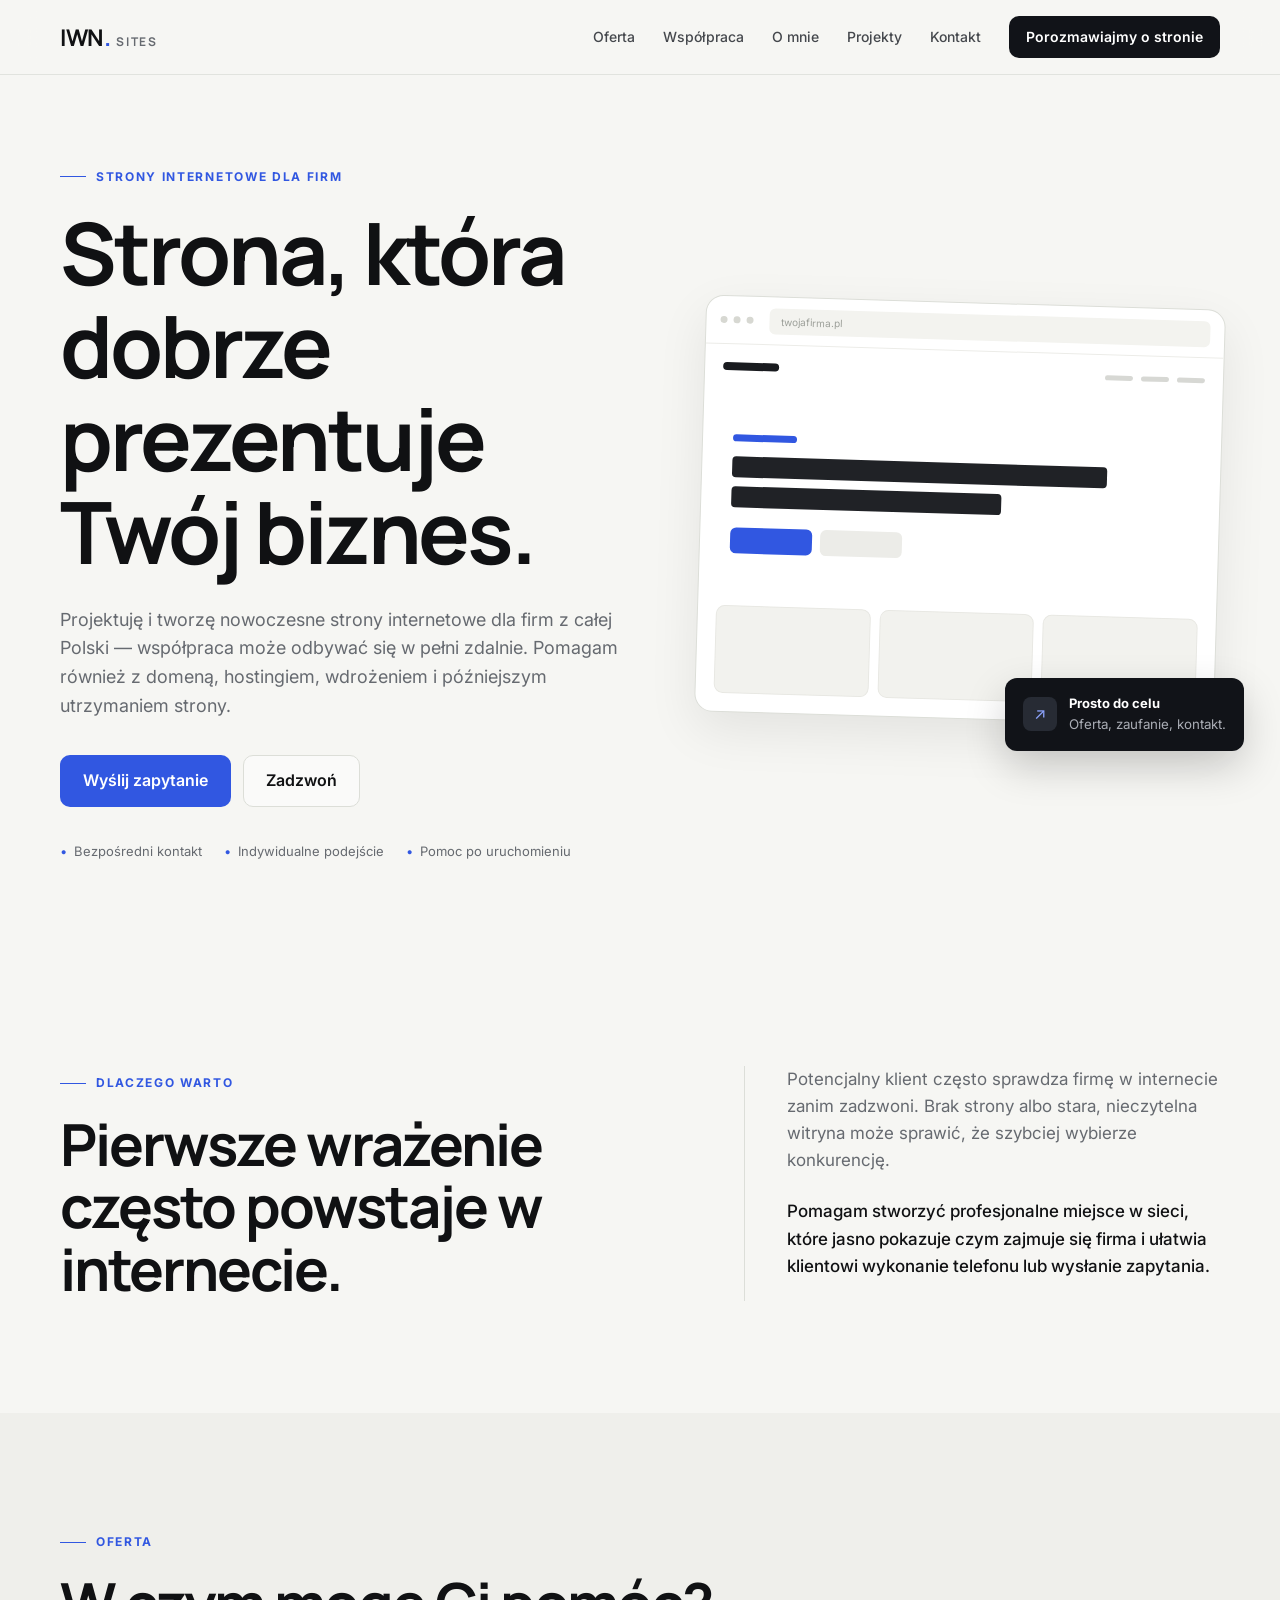
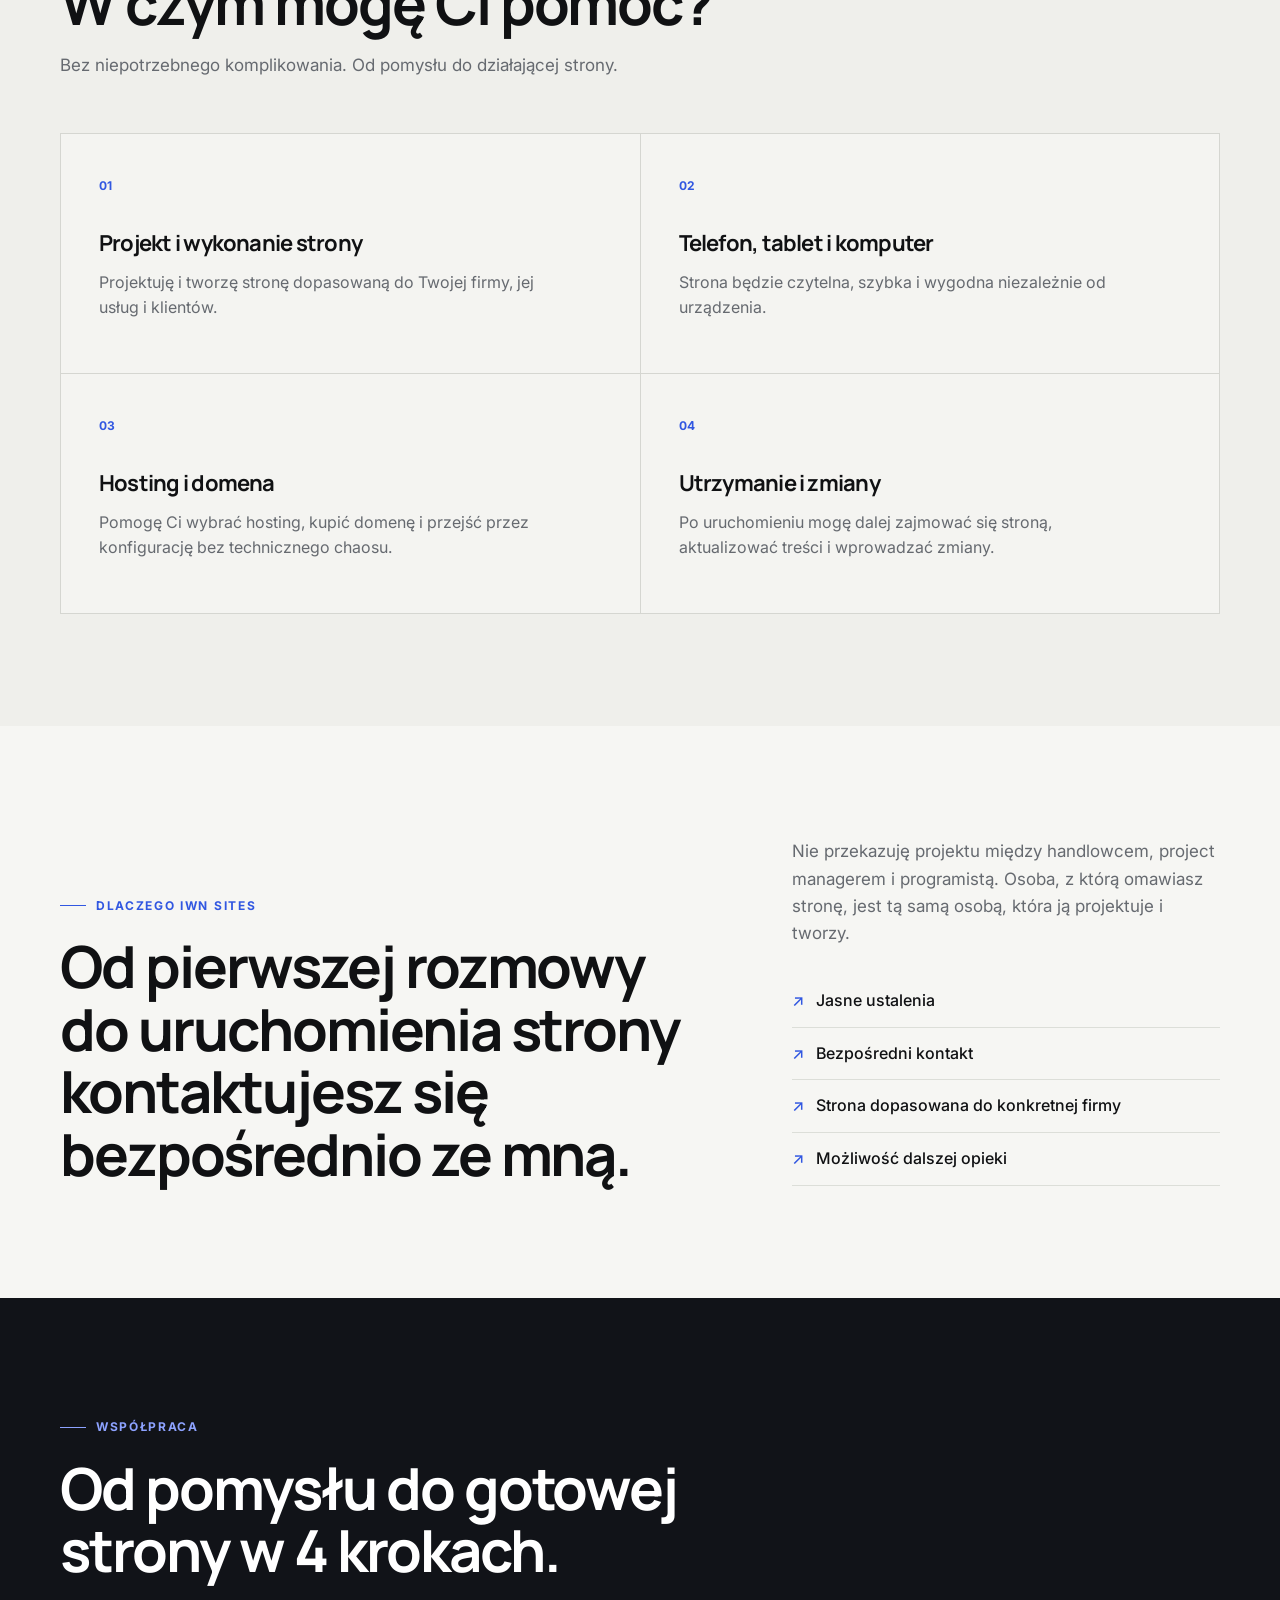
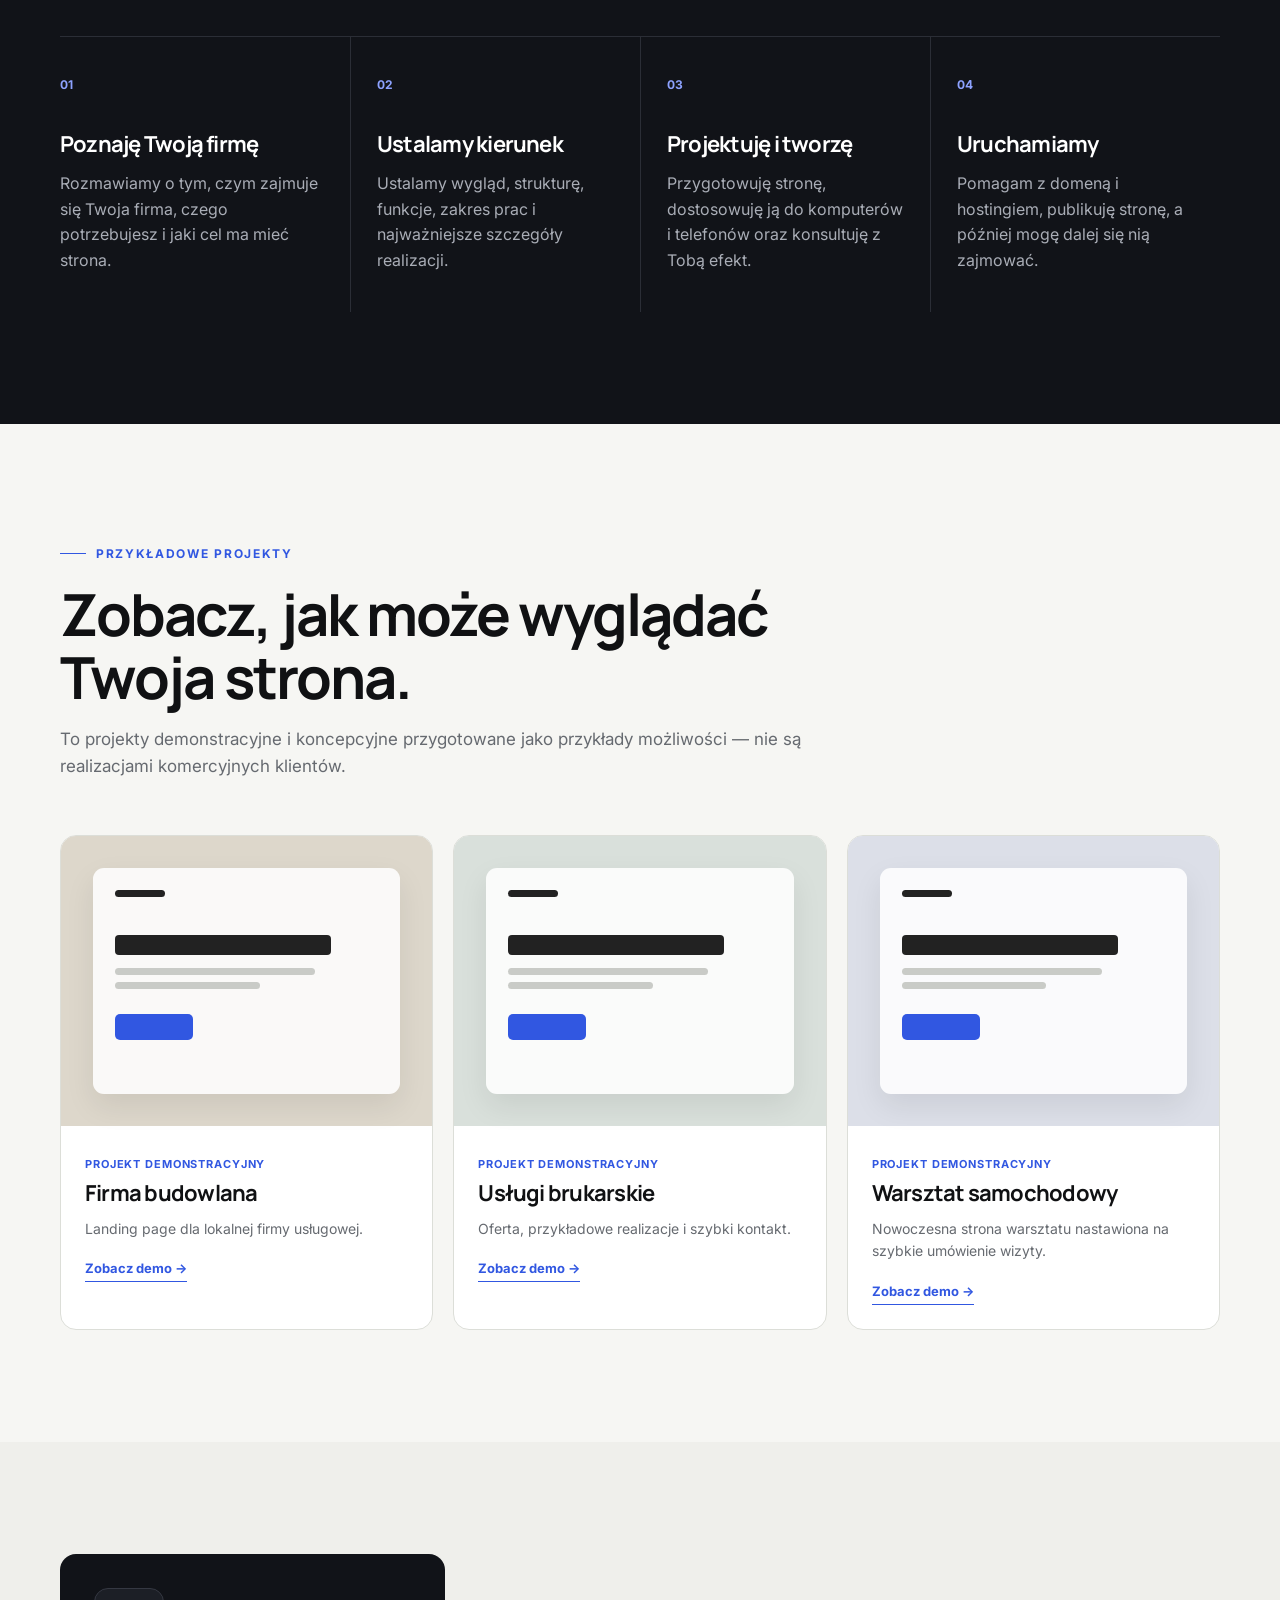
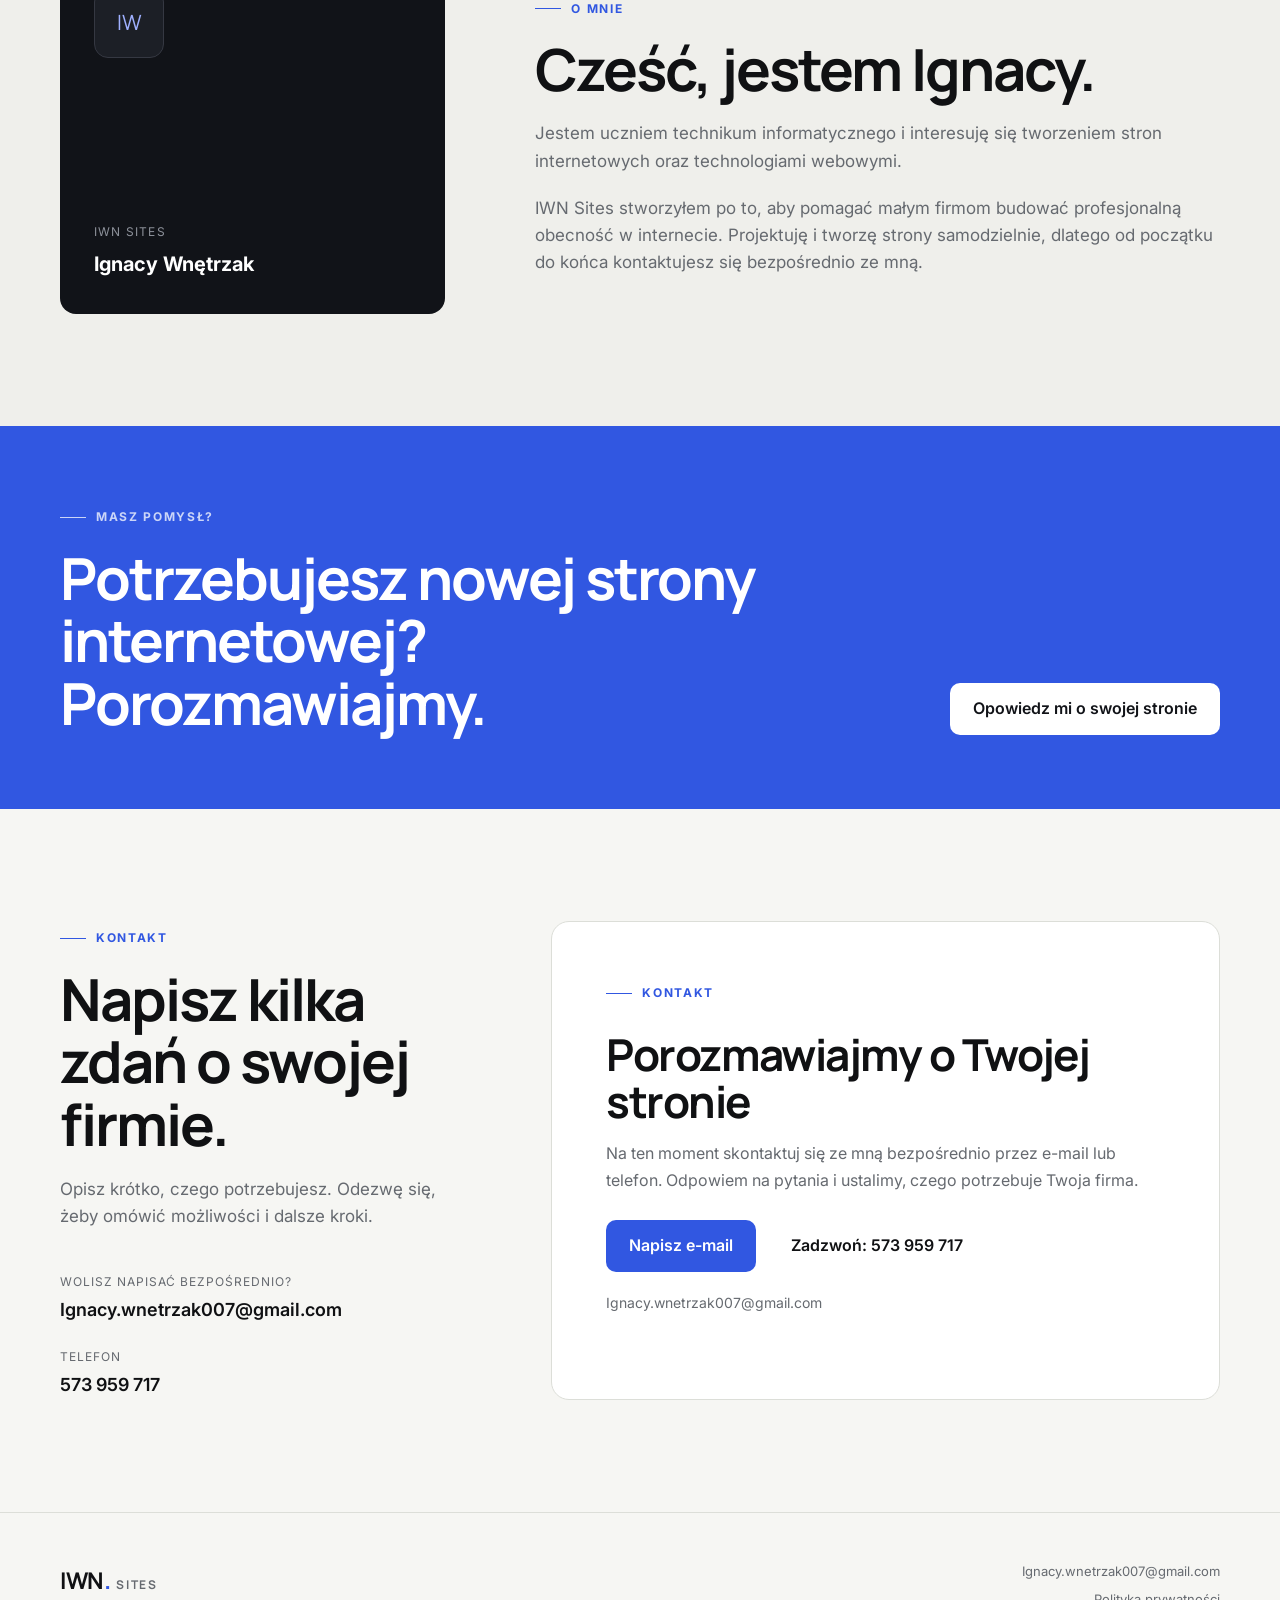
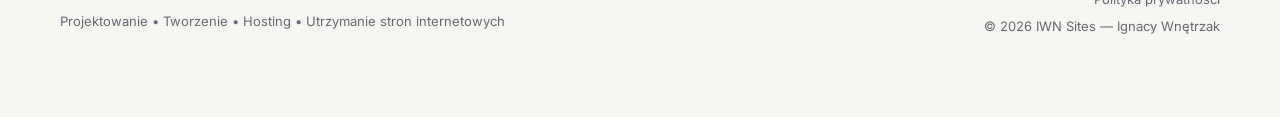
==== index.html @ c9956acc "Add files via upload" ====
<!DOCTYPE html>
<html lang="pl">
<head>
  <meta charset="UTF-8">
  <meta name="viewport" content="width=device-width, initial-scale=1.0">

  <title>Tworzenie stron internetowych dla firm | IWN Sites</title>
  <meta name="description" content="Projektowanie i tworzenie nowoczesnych stron internetowych dla firm w całej Polsce. Strony WWW, landing page, responsywność, wdrożenie, domena, hosting i późniejsze utrzymanie. IWN Sites — bezpośredni kontakt z wykonawcą.">
  <meta name="robots" content="index,follow,max-image-preview:large">
  <meta name="author" content="Ignacy Wnętrzak">
  <meta name="theme-color" content="#f6f6f3">
  <link rel="canonical" href="https://iwnsites.pl/">

  <meta property="og:title" content="Tworzenie stron internetowych dla firm | IWN Sites">
  <meta property="og:description" content="Nowoczesne strony internetowe dla firm z całej Polski. Projekt, wdrożenie, responsywność, domena, hosting i utrzymanie.">
  <meta property="og:type" content="website">
  <meta property="og:url" content="https://iwnsites.pl/">
  <meta property="og:site_name" content="IWN Sites">
  <meta property="og:locale" content="pl_PL">
  <meta name="twitter:card" content="summary">

  <link rel="icon" href="data:image/svg+xml,<svg xmlns=%22http://www.w3.org/2000/svg%22 viewBox=%220 0 100 100%22><text y=%22.9em%22 font-size=%2285%22>I</text></svg>">
  <link rel="preload" href="/style.css" as="style">
  <link rel="stylesheet" href="/style.css">

  <script type="application/ld+json">
  {
    "@context": "https://schema.org",
    "@type": "ProfessionalService",
    "@id": "https://iwnsites.pl/#business",
    "name": "IWN Sites",
    "url": "https://iwnsites.pl/",
    "description": "Projektowanie, tworzenie, wdrażanie i utrzymanie stron internetowych dla firm w całej Polsce.",
    "areaServed": {
      "@type": "Country",
      "name": "Polska"
    },
    "serviceType": [
      "Tworzenie stron internetowych",
      "Projektowanie stron internetowych",
      "Landing page",
      "Responsywne strony WWW",
      "Wdrożenie strony internetowej",
      "Pomoc z domeną i hostingiem",
      "Utrzymanie stron internetowych"
    ],
    "founder": {
      "@type": "Person",
      "name": "Ignacy Wnętrzak"
    },
    "email": "mailto:Ignacy.wnetrzak007@gmail.com",
    "telephone": "+48573959717"
  }
  </script>
</head>

<body>
  <header class="site-header" id="top">
    <div class="container nav">
      <a class="brand" href="#top" aria-label="IWN Sites - strona główna">
        <span class="brand-mark">IWN</span><span class="brand-dot">.</span><span class="brand-sub">SITES</span>
      </a>

      <button class="menu-toggle" type="button" aria-expanded="false" aria-controls="main-nav" aria-label="Otwórz menu">
        <span></span><span></span>
      </button>

      <nav class="main-nav" id="main-nav" aria-label="Główna nawigacja">
        <a href="#oferta">Oferta</a>
        <a href="#wspolpraca">Współpraca</a>
        <a href="#o-mnie">O mnie</a>
        <a href="#projekty">Projekty</a>
        <a href="#kontakt">Kontakt</a>
        <a href="#kontakt" class="btn btn-small btn-dark">Porozmawiajmy o stronie</a>
      </nav>
    </div>
  </header>

  <main>
    <section class="hero">
      <div class="container hero-grid">
        <div class="hero-copy reveal">
          <p class="eyebrow">STRONY INTERNETOWE DLA FIRM</p>
          <h1>Strona, która dobrze prezentuje Twój biznes.</h1>
          <p class="hero-lead">
            Projektuję i tworzę nowoczesne strony internetowe dla firm z całej Polski — współpraca może odbywać się w pełni zdalnie. Pomagam również z domeną, hostingiem, wdrożeniem i późniejszym utrzymaniem strony.
          </p>

          <div class="hero-actions">
            <a href="#kontakt" class="btn btn-primary">Wyślij zapytanie</a>
            <a href="tel:+48573959717" class="btn btn-ghost">Zadzwoń</a>
          </div>

          <div class="trust-line" aria-label="Najważniejsze zalety">
            <span>Bezpośredni kontakt</span>
            <span>Indywidualne podejście</span>
            <span>Pomoc po uruchomieniu</span>
          </div>
        </div>

        <div class="hero-visual reveal" aria-hidden="true">
          <div class="browser-card">
            <div class="browser-top">
              <div class="browser-dots"><i></i><i></i><i></i></div>
              <div class="browser-url">twojafirma.pl</div>
            </div>
            <div class="mock-page">
              <div class="mock-nav">
                <span class="mock-logo"></span>
                <div><span></span><span></span><span></span></div>
              </div>
              <div class="mock-hero">
                <p></p>
                <h3></h3>
                <h3 class="short"></h3>
                <div class="mock-buttons"><span></span><span></span></div>
              </div>
              <div class="mock-cards">
                <article></article><article></article><article></article>
              </div>
            </div>
          </div>
          <div class="floating-note">
            <span class="note-icon">↗</span>
            <div>
              <strong>Prosto do celu</strong>
              <small>Oferta, zaufanie, kontakt.</small>
            </div>
          </div>
        </div>
      </div>
    </section>

    <section class="problem section">
      <div class="container split">
        <div class="section-kicker reveal">
          <p class="eyebrow">DLACZEGO WARTO</p>
          <h2>Pierwsze wrażenie często powstaje w internecie.</h2>
        </div>

        <div class="problem-copy reveal">
          <p>
            Potencjalny klient często sprawdza firmę w internecie zanim zadzwoni. Brak strony albo stara,
            nieczytelna witryna może sprawić, że szybciej wybierze konkurencję.
          </p>
          <p>
            Pomagam stworzyć profesjonalne miejsce w sieci, które jasno pokazuje czym zajmuje się firma
            i ułatwia klientowi wykonanie telefonu lub wysłanie zapytania.
          </p>
        </div>
      </div>
    </section>

    <section class="section section-soft" id="oferta">
      <div class="container">
        <div class="section-head reveal">
          <p class="eyebrow">OFERTA</p>
          <h2>W czym mogę Ci pomóc?</h2>
          <p>Bez niepotrzebnego komplikowania. Od pomysłu do działającej strony.</p>
        </div>

        <div class="services-grid">
          <article class="service reveal">
            <span class="service-number">01</span>
            <h3>Projekt i wykonanie strony</h3>
            <p>Projektuję i tworzę stronę dopasowaną do Twojej firmy, jej usług i klientów.</p>
          </article>

          <article class="service reveal">
            <span class="service-number">02</span>
            <h3>Telefon, tablet i komputer</h3>
            <p>Strona będzie czytelna, szybka i wygodna niezależnie od urządzenia.</p>
          </article>

          <article class="service reveal">
            <span class="service-number">03</span>
            <h3>Hosting i domena</h3>
            <p>Pomogę Ci wybrać hosting, kupić domenę i przejść przez konfigurację bez technicznego chaosu.</p>
          </article>

          <article class="service reveal">
            <span class="service-number">04</span>
            <h3>Utrzymanie i zmiany</h3>
            <p>Po uruchomieniu mogę dalej zajmować się stroną, aktualizować treści i wprowadzać zmiany.</p>
          </article>
        </div>
      </div>
    </section>

    <section class="why section">
      <div class="container why-grid">
        <div class="why-main reveal">
          <p class="eyebrow">DLACZEGO IWN SITES</p>
          <h2>Od pierwszej rozmowy do uruchomienia strony kontaktujesz się bezpośrednio ze mną.</h2>
        </div>

        <div class="why-side reveal">
          <p>
            Nie przekazuję projektu między handlowcem, project managerem i programistą.
            Osoba, z którą omawiasz stronę, jest tą samą osobą, która ją projektuje i tworzy.
          </p>

          <ul class="check-list">
            <li>Jasne ustalenia</li>
            <li>Bezpośredni kontakt</li>
            <li>Strona dopasowana do konkretnej firmy</li>
            <li>Możliwość dalszej opieki</li>
          </ul>
        </div>
      </div>
    </section>

    <section class="section section-dark" id="wspolpraca">
      <div class="container">
        <div class="section-head section-head-light reveal">
          <p class="eyebrow">WSPÓŁPRACA</p>
          <h2>Od pomysłu do gotowej strony w 4 krokach.</h2>
        </div>

        <div class="steps">
          <article class="step reveal">
            <span>01</span>
            <h3>Poznaję Twoją firmę</h3>
            <p>Rozmawiamy o tym, czym zajmuje się Twoja firma, czego potrzebujesz i jaki cel ma mieć strona.</p>
          </article>

          <article class="step reveal">
            <span>02</span>
            <h3>Ustalamy kierunek</h3>
            <p>Ustalamy wygląd, strukturę, funkcje, zakres prac i najważniejsze szczegóły realizacji.</p>
          </article>

          <article class="step reveal">
            <span>03</span>
            <h3>Projektuję i tworzę</h3>
            <p>Przygotowuję stronę, dostosowuję ją do komputerów i telefonów oraz konsultuję z Tobą efekt.</p>
          </article>

          <article class="step reveal">
            <span>04</span>
            <h3>Uruchamiamy</h3>
            <p>Pomagam z domeną i hostingiem, publikuję stronę, a później mogę dalej się nią zajmować.</p>
          </article>
        </div>
      </div>
    </section>

    <section class="section" id="projekty">
      <div class="container">
        <div class="section-head reveal">
          <p class="eyebrow">PRZYKŁADOWE PROJEKTY</p>
          <h2>Zobacz, jak może wyglądać Twoja strona.</h2>
          <p>To projekty demonstracyjne i koncepcyjne przygotowane jako przykłady możliwości — nie są realizacjami komercyjnych klientów.</p>
        </div>

        <div class="projects-grid">
          <article class="project-card reveal">
            <div class="project-preview preview-one">
              <div class="project-mini">
                <span></span>
                <h4></h4>
                <p></p><p class="short"></p>
                <button aria-hidden="true"></button>
              </div>
            </div>
            <div class="project-meta">
              <div>
                <span>Projekt demonstracyjny</span>
                <h3>Firma budowlana</h3>
              </div>
              <p>Landing page dla lokalnej firmy usługowej.</p><a class="project-link" href="projekty/budowlana/index.html">Zobacz demo →</a>
            </div>
          </article>

          <article class="project-card reveal">
            <div class="project-preview preview-two">
              <div class="project-mini">
                <span></span>
                <h4></h4>
                <p></p><p class="short"></p>
                <button aria-hidden="true"></button>
              </div>
            </div>
            <div class="project-meta">
              <div>
                <span>Projekt demonstracyjny</span>
                <h3>Usługi brukarskie</h3>
              </div>
              <p>Oferta, przykładowe realizacje i szybki kontakt.</p><a class="project-link" href="projekty/brukarska/index.html">Zobacz demo →</a>
            </div>
          </article>

          <article class="project-card reveal">
            <div class="project-preview preview-three">
              <div class="project-mini">
                <span></span>
                <h4></h4>
                <p></p><p class="short"></p>
                <button aria-hidden="true"></button>
              </div>
            </div>
            <div class="project-meta">
              <div>
                <span>Projekt demonstracyjny</span>
                <h3>Warsztat samochodowy</h3>
              </div>
              <p>Nowoczesna strona warsztatu nastawiona na szybkie umówienie wizyty.</p><a class="project-link" href="projekty/mechanik/index.html">Zobacz demo →</a>
            </div>
          </article>
        </div>
      </div>
    </section>

    <section class="about section section-soft" id="o-mnie">
      <div class="container about-grid">
        <div class="about-card reveal">
          <div class="avatar">IW</div>
          <div>
            <span>IWN Sites</span>
            <strong>Ignacy Wnętrzak</strong>
          </div>
        </div>

        <div class="about-copy reveal">
          <p class="eyebrow">O MNIE</p>
          <h2>Cześć, jestem Ignacy.</h2>
          <p>
            Jestem uczniem technikum informatycznego i interesuję się tworzeniem stron internetowych
            oraz technologiami webowymi.
          </p>
          <p>
            IWN Sites stworzyłem po to, aby pomagać małym firmom budować profesjonalną obecność w internecie.
            Projektuję i tworzę strony samodzielnie, dlatego od początku do końca kontaktujesz się bezpośrednio ze mną.
          </p>
        </div>
      </div>
    </section>

    <section class="cta-band">
      <div class="container cta-band-inner reveal">
        <div>
          <p class="eyebrow">MASZ POMYSŁ?</p>
          <h2>Potrzebujesz nowej strony internetowej? Porozmawiajmy.</h2>
        </div>
        <a href="#kontakt" class="btn btn-light">Opowiedz mi o swojej stronie</a>
      </div>
    </section>

    <section class="contact section" id="kontakt">
      <div class="container contact-grid">
        <div class="contact-info reveal">
          <p class="eyebrow">KONTAKT</p>
          <h2>Napisz kilka zdań o swojej firmie.</h2>
          <p>
            Opisz krótko, czego potrzebujesz. Odezwę się, żeby omówić możliwości i dalsze kroki.
          </p>

          <div class="direct-contact">
            <span>Wolisz napisać bezpośrednio?</span>
            <a href="mailto:Ignacy.wnetrzak007@gmail.com">Ignacy.wnetrzak007@gmail.com</a>
          </div>

          <div class="direct-contact">
            <span>Telefon</span>
            <a href="tel:+48573959717">573 959 717</a>
          </div>
        </div>

        <div class="contact-direct">
          <p class="eyebrow">KONTAKT</p>
          <h3>Porozmawiajmy o Twojej stronie</h3>
          <p>Na ten moment skontaktuj się ze mną bezpośrednio przez e-mail lub telefon. Odpowiem na pytania i ustalimy, czego potrzebuje Twoja firma.</p>
          <div class="contact-direct-actions">
            <a class="btn btn-primary" href="mailto:Ignacy.wnetrzak007@gmail.com">Napisz e-mail</a>
            <a class="btn btn-secondary" href="tel:+48573959717">Zadzwoń: 573 959 717</a>
          </div>
          <p class="contact-direct-mail">Ignacy.wnetrzak007@gmail.com</p>
        </div>
      </div>
    </section>
  </main>

  <footer class="footer">
    <div class="container footer-grid">
      <div>
        <a class="brand footer-brand" href="#top">
          <span class="brand-mark">IWN</span><span class="brand-dot">.</span><span class="brand-sub">SITES</span>
        </a>
        <p>Projektowanie • Tworzenie • Hosting • Utrzymanie stron internetowych</p>
      </div>

      <div class="footer-right">
        <a href="mailto:Ignacy.wnetrzak007@gmail.com">Ignacy.wnetrzak007@gmail.com</a>
        <a href="/polityka-prywatnosci.html">Polityka prywatności</a>
        <span>© <span id="year"></span> IWN Sites — Ignacy Wnętrzak</span>
      </div>
    </div>
  </footer>

  <div class="mobile-cta">
    <a href="tel:+48573959717">Zadzwoń</a>
    <a href="#kontakt">Wyślij zapytanie</a>
  </div>

  <script src="main.js"></script>
</body>
</html>
---- style.css ----
@import url('https://fonts.googleapis.com/css2?family=Inter:wght@400;500;600;700&family=Manrope:wght@600;700&display=swap');

:root {
  --bg: #f6f6f3;
  --surface: #ffffff;
  --surface-2: #efefeb;
  --text: #101113;
  --muted: #666a70;
  --line: #dcded8;
  --accent: #3157e1;
  --accent-dark: #2443b8;
  --dark: #111318;
  --dark-soft: #1a1d24;
  --radius: 16px;
  --radius-sm: 10px;
  --shadow: 0 18px 50px rgba(16, 17, 19, 0.08);
}

* {
  box-sizing: border-box;
  margin: 0;
  padding: 0;
}

html {
  scroll-behavior: smooth;
  scroll-padding-top: 88px;
}

body {
  font-family: "Inter", sans-serif;
  color: var(--text);
  background: var(--bg);
  line-height: 1.6;
  -webkit-font-smoothing: antialiased;
}

body.menu-open {
  overflow: hidden;
}

a {
  color: inherit;
  text-decoration: none;
}

button,
input,
select,
textarea {
  font: inherit;
}

button {
  cursor: pointer;
}

img {
  max-width: 100%;
  display: block;
}

.container {
  width: min(1160px, calc(100% - 40px));
  margin: 0 auto;
}

.section {
  padding: 112px 0;
}

.section-soft {
  background: var(--surface-2);
}

.eyebrow {
  display: inline-flex;
  align-items: center;
  gap: 10px;
  font-size: 12px;
  font-weight: 700;
  letter-spacing: .14em;
  color: var(--accent);
  margin-bottom: 20px;
}

.eyebrow::before {
  content: "";
  width: 26px;
  height: 1px;
  background: currentColor;
}

h1, h2, h3 {
  font-family: "Manrope", sans-serif;
  letter-spacing: -0.035em;
  line-height: 1.08;
}

h1 {
  font-size: clamp(48px, 7vw, 86px);
  max-width: 900px;
}

h2 {
  font-size: clamp(34px, 4.8vw, 58px);
}

h3 {
  font-size: 22px;
}

p {
  color: var(--muted);
}

.btn {
  min-height: 52px;
  display: inline-flex;
  align-items: center;
  justify-content: center;
  gap: 10px;
  padding: 0 22px;
  border-radius: 10px;
  border: 1px solid transparent;
  font-weight: 600;
  transition: .22s ease;
}

.btn:hover {
  transform: translateY(-1px);
}

.btn-primary {
  background: var(--accent);
  color: #fff;
}

.btn-primary:hover {
  background: var(--accent-dark);
}

.btn-dark {
  background: var(--dark);
  color: #fff;
}

.btn-ghost {
  border-color: var(--line);
  background: rgba(255,255,255,.45);
}

.btn-ghost:hover {
  background: #fff;
}

.btn-light {
  background: #fff;
  color: var(--dark);
}

.btn-small {
  min-height: 42px;
  padding: 0 16px;
  font-size: 14px;
}

.site-header {
  position: sticky;
  top: 0;
  z-index: 100;
  border-bottom: 1px solid rgba(220, 222, 216, .78);
  background: rgba(246, 246, 243, .88);
  backdrop-filter: blur(18px);
}

.nav {
  height: 74px;
  display: flex;
  align-items: center;
  justify-content: space-between;
}

.brand {
  display: inline-flex;
  align-items: baseline;
  font-family: "Manrope", sans-serif;
  font-weight: 700;
  letter-spacing: -.03em;
}

.brand-mark {
  font-size: 23px;
}

.brand-dot {
  color: var(--accent);
  font-size: 24px;
}

.brand-sub {
  font-size: 12px;
  letter-spacing: .15em;
  margin-left: 6px;
  color: var(--muted);
}

.main-nav {
  display: flex;
  align-items: center;
  gap: 28px;
  font-size: 14px;
  font-weight: 500;
}

.main-nav > a:not(.btn) {
  color: #45484d;
}

.main-nav > a:not(.btn):hover {
  color: var(--text);
}

.menu-toggle {
  display: none;
  width: 44px;
  height: 44px;
  border: 1px solid var(--line);
  background: transparent;
  border-radius: 9px;
  align-items: center;
  justify-content: center;
  flex-direction: column;
  gap: 5px;
}

.menu-toggle span {
  width: 18px;
  height: 1.5px;
  background: var(--text);
  transition: .2s ease;
}

.hero {
  min-height: calc(100vh - 74px);
  display: flex;
  align-items: center;
  padding: 84px 0 92px;
  overflow: hidden;
}

.hero-grid {
  display: grid;
  grid-template-columns: 1.05fr .95fr;
  gap: 66px;
  align-items: center;
}

.hero-lead {
  max-width: 700px;
  font-size: 18px;
  margin-top: 28px;
}

.hero-actions {
  display: flex;
  gap: 12px;
  margin-top: 34px;
}

.trust-line {
  display: flex;
  flex-wrap: wrap;
  gap: 10px 22px;
  margin-top: 34px;
  color: var(--muted);
  font-size: 13px;
}

.trust-line span::before {
  content: "•";
  color: var(--accent);
  margin-right: 7px;
}

.hero-visual {
  position: relative;
}

.browser-card {
  border: 1px solid var(--line);
  border-radius: 18px;
  background: #fff;
  box-shadow: var(--shadow);
  overflow: hidden;
  transform: rotate(1.7deg);
}

.browser-top {
  height: 48px;
  display: flex;
  align-items: center;
  gap: 16px;
  padding: 0 14px;
  border-bottom: 1px solid #ecece8;
}

.browser-dots {
  display: flex;
  gap: 6px;
}

.browser-dots i {
  width: 7px;
  height: 7px;
  border-radius: 50%;
  background: #d7d8d2;
}

.browser-url {
  height: 26px;
  flex: 1;
  border-radius: 6px;
  background: #f3f3ef;
  color: #9da09a;
  font-size: 10px;
  display: flex;
  align-items: center;
  padding-left: 12px;
}

.mock-page {
  padding: 18px;
}

.mock-nav {
  display: flex;
  justify-content: space-between;
  align-items: center;
}

.mock-logo {
  width: 56px;
  height: 8px;
  background: #191b1f;
  border-radius: 5px;
}

.mock-nav div {
  display: flex;
  gap: 8px;
}

.mock-nav div span {
  display: block;
  width: 28px;
  height: 5px;
  background: #d7d8d4;
  border-radius: 5px;
}

.mock-hero {
  padding: 64px 12px 52px;
}

.mock-hero > p {
  width: 64px;
  height: 7px;
  background: var(--accent);
  border-radius: 10px;
  margin-bottom: 15px;
}

.mock-hero h3 {
  width: 82%;
  height: 21px;
  background: #202226;
  margin-bottom: 9px;
  border-radius: 4px;
}

.mock-hero h3.short {
  width: 59%;
}

.mock-buttons {
  display: flex;
  gap: 8px;
  margin-top: 20px;
}

.mock-buttons span {
  width: 82px;
  height: 26px;
  border-radius: 6px;
  background: var(--accent);
}

.mock-buttons span:last-child {
  background: #ecece8;
}

.mock-cards {
  display: grid;
  grid-template-columns: repeat(3, 1fr);
  gap: 9px;
}

.mock-cards article {
  height: 88px;
  background: #f2f2ee;
  border: 1px solid #e8e8e3;
  border-radius: 9px;
}

.floating-note {
  position: absolute;
  right: -24px;
  bottom: -32px;
  background: var(--dark);
  color: #fff;
  border-radius: 12px;
  padding: 15px 18px;
  display: flex;
  align-items: center;
  gap: 12px;
  box-shadow: 0 16px 40px rgba(0,0,0,.18);
}

.note-icon {
  width: 34px;
  height: 34px;
  display: grid;
  place-items: center;
  border-radius: 8px;
  background: #272b34;
  color: #8ea5ff;
}

.floating-note strong {
  display: block;
  font-size: 13px;
}

.floating-note small {
  display: block;
  color: #aaadb5;
  margin-top: 1px;
}

.split {
  display: grid;
  grid-template-columns: 1fr .8fr;
  gap: 90px;
}

.section-kicker h2 {
  max-width: 690px;
}

.problem-copy {
  border-left: 1px solid var(--line);
  padding-left: 42px;
}

.problem-copy p {
  font-size: 17px;
}

.problem-copy p + p {
  margin-top: 24px;
  color: var(--text);
  font-weight: 500;
}

.section-head {
  max-width: 760px;
  margin-bottom: 54px;
}

.section-head > p:last-child {
  font-size: 17px;
  margin-top: 18px;
}

.services-grid {
  display: grid;
  grid-template-columns: repeat(2, 1fr);
  border-top: 1px solid #d5d6d1;
  border-left: 1px solid #d5d6d1;
}

.service {
  padding: 38px;
  min-height: 240px;
  border-right: 1px solid #d5d6d1;
  border-bottom: 1px solid #d5d6d1;
  background: rgba(255,255,255,.3);
}

.service-number {
  font-size: 12px;
  font-weight: 700;
  color: var(--accent);
}

.service h3 {
  margin-top: 34px;
}

.service p {
  margin-top: 14px;
  max-width: 440px;
}

.why-grid {
  display: grid;
  grid-template-columns: 1.2fr .8fr;
  gap: 90px;
  align-items: end;
}

.why-main h2 {
  max-width: 810px;
}

.why-side > p {
  font-size: 17px;
  margin-bottom: 28px;
}

.check-list {
  list-style: none;
}

.check-list li {
  padding: 13px 0;
  border-bottom: 1px solid var(--line);
  font-weight: 500;
}

.check-list li::before {
  content: "↗";
  color: var(--accent);
  margin-right: 12px;
}

.section-dark {
  background: var(--dark);
  color: #fff;
}

.section-dark p {
  color: #a9adb6;
}

.section-head-light .eyebrow {
  color: #8da2ff;
}

.section-head-light h2 {
  color: #fff;
}

.steps {
  display: grid;
  grid-template-columns: repeat(4, 1fr);
  border-top: 1px solid #2b2e36;
}

.step {
  padding: 34px 26px 12px 0;
  min-height: 275px;
}

.step + .step {
  border-left: 1px solid #2b2e36;
  padding-left: 26px;
}

.step span {
  color: #8da2ff;
  font-size: 12px;
  font-weight: 700;
}

.step h3 {
  margin-top: 36px;
  color: #fff;
}

.step p {
  margin-top: 15px;
}

.projects-grid {
  display: grid;
  grid-template-columns: repeat(3, 1fr);
  gap: 20px;
}

.project-card {
  border: 1px solid var(--line);
  background: #fff;
  border-radius: var(--radius);
  overflow: hidden;
}

.project-preview {
  height: 290px;
  padding: 32px;
  display: flex;
  align-items: center;
  justify-content: center;
}

.preview-one { background: #ddd7cb; }
.preview-two { background: #d9e0db; }
.preview-three { background: #dcdfe8; }

.project-mini {
  width: 100%;
  height: 100%;
  background: rgba(255,255,255,.86);
  border-radius: 11px;
  padding: 22px;
  box-shadow: 0 12px 30px rgba(0,0,0,.08);
}

.project-mini > span {
  display: block;
  width: 50px;
  height: 7px;
  background: #222;
  border-radius: 4px;
  margin-bottom: 38px;
}

.project-mini h4 {
  width: 82%;
  height: 20px;
  background: #222;
  border-radius: 4px;
  margin-bottom: 13px;
}

.project-mini p {
  width: 76%;
  height: 7px;
  background: #c9cbc7;
  border-radius: 4px;
  margin-bottom: 7px;
}

.project-mini p.short {
  width: 55%;
}

.project-mini button {
  margin-top: 18px;
  border: 0;
  width: 78px;
  height: 26px;
  border-radius: 5px;
  background: var(--accent);
}

.project-meta {
  padding: 24px;
}

.project-meta span {
  font-size: 11px;
  color: var(--accent);
  font-weight: 700;
  text-transform: uppercase;
  letter-spacing: .08em;
}

.project-meta h3 {
  margin-top: 7px;
}

.project-meta p {
  margin-top: 12px;
  font-size: 14px;
}

.about-grid {
  display: grid;
  grid-template-columns: .72fr 1.28fr;
  gap: 90px;
  align-items: center;
}

.about-card {
  min-height: 360px;
  background: var(--dark);
  border-radius: var(--radius);
  padding: 34px;
  display: flex;
  flex-direction: column;
  justify-content: space-between;
  color: #fff;
}

.avatar {
  width: 70px;
  height: 70px;
  border-radius: 14px;
  display: grid;
  place-items: center;
  border: 1px solid #353842;
  background: #1c1f26;
  font-family: "Manrope", sans-serif;
  font-size: 21px;
  color: #9fb0ff;
}

.about-card span {
  display: block;
  font-size: 12px;
  color: #8d919a;
  margin-bottom: 6px;
  text-transform: uppercase;
  letter-spacing: .1em;
}

.about-card strong {
  font-size: 20px;
}

.about-copy p:not(.eyebrow) {
  font-size: 17px;
  margin-top: 20px;
  max-width: 700px;
}

.cta-band {
  background: var(--accent);
  color: #fff;
  padding: 74px 0;
}

.cta-band .eyebrow {
  color: rgba(255,255,255,.75);
}

.cta-band-inner {
  display: flex;
  align-items: end;
  justify-content: space-between;
  gap: 50px;
}

.cta-band h2 {
  max-width: 780px;
}

.contact-grid {
  display: grid;
  grid-template-columns: .75fr 1.25fr;
  gap: 90px;
}

.contact-info h2 {
  max-width: 500px;
}

.contact-info > p:not(.eyebrow) {
  margin-top: 20px;
  font-size: 17px;
  max-width: 500px;
}

.direct-contact {
  margin-top: 42px;
}

.direct-contact + .direct-contact {
  margin-top: 22px;
}

.direct-contact span {
  display: block;
  font-size: 12px;
  color: var(--muted);
  margin-bottom: 5px;
  text-transform: uppercase;
  letter-spacing: .08em;
}

.direct-contact a {
  font-size: 18px;
  font-weight: 600;
}

.contact-form {
  background: #fff;
  border: 1px solid var(--line);
  border-radius: var(--radius);
  padding: 34px;
  box-shadow: 0 12px 40px rgba(16,17,19,.045);
}

.form-row {
  display: grid;
  grid-template-columns: repeat(2, 1fr);
  gap: 16px;
}

.field {
  margin-bottom: 18px;
}

.field label {
  display: block;
  font-size: 13px;
  font-weight: 600;
  margin-bottom: 8px;
}

.field input,
.field select,
.field textarea {
  width: 100%;
  border: 1px solid #d7d9d4;
  background: #fbfbf9;
  border-radius: 9px;
  padding: 13px 14px;
  outline: none;
  transition: .2s;
}

.field input,
.field select {
  height: 50px;
}

.field textarea {
  resize: vertical;
  min-height: 150px;
}

.field input:focus,
.field select:focus,
.field textarea:focus {
  border-color: var(--accent);
  box-shadow: 0 0 0 3px rgba(49,87,225,.09);
  background: #fff;
}

.field.is-invalid input,
.field.is-invalid select,
.field.is-invalid textarea {
  border-color: #c63c3c;
}

.field-error {
  display: block;
  min-height: 16px;
  font-size: 11px;
  color: #b92f2f;
  margin-top: 5px;
}

.consent {
  display: flex;
  align-items: flex-start;
  gap: 10px;
  margin: 4px 0 22px;
  font-size: 12px;
  color: var(--muted);
}

.consent input {
  margin-top: 3px;
}

.hp-field {
  position: absolute !important;
  left: -10000px !important;
  width: 1px !important;
  height: 1px !important;
  overflow: hidden !important;
}

.submit-btn {
  min-width: 170px;
}

.submit-btn[disabled] {
  opacity: .7;
  cursor: not-allowed;
  transform: none;
}

.btn-loader {
  display: none;
  width: 15px;
  height: 15px;
  border: 2px solid rgba(255,255,255,.45);
  border-top-color: #fff;
  border-radius: 50%;
  animation: spin .8s linear infinite;
}

.submit-btn.loading .btn-loader {
  display: block;
}

@keyframes spin {
  to { transform: rotate(360deg); }
}

.form-status {
  min-height: 24px;
  margin-top: 16px;
  font-size: 14px;
}

.form-status.success {
  color: #1b7f48;
}

.form-status.error {
  color: #b92f2f;
}

.footer {
  padding: 48px 0 80px;
  border-top: 1px solid var(--line);
}

.footer-grid {
  display: flex;
  justify-content: space-between;
  gap: 50px;
}

.footer p {
  margin-top: 12px;
  font-size: 13px;
}

.footer-right {
  display: flex;
  flex-direction: column;
  align-items: flex-end;
  gap: 7px;
  font-size: 13px;
  color: var(--muted);
}

.mobile-cta {
  display: none;
}

.reveal {
  opacity: 0;
  transform: translateY(18px);
  transition: opacity .65s ease, transform .65s ease;
}

.reveal.visible {
  opacity: 1;
  transform: translateY(0);
}

@media (prefers-reduced-motion: reduce) {
  html { scroll-behavior: auto; }
  .reveal { opacity: 1; transform: none; transition: none; }
}

@media (max-width: 980px) {
  .main-nav {
    position: fixed;
    top: 74px;
    left: 0;
    right: 0;
    bottom: 0;
    background: var(--bg);
    padding: 30px 20px;
    flex-direction: column;
    align-items: stretch;
    gap: 0;
    transform: translateX(100%);
    transition: .25s ease;
  }

  .main-nav.open {
    transform: translateX(0);
  }

  .main-nav > a {
    padding: 15px 0;
    border-bottom: 1px solid var(--line);
    font-size: 18px;
  }

  .main-nav .btn {
    margin-top: 20px;
    border-bottom: 0;
  }

  .menu-toggle {
    display: flex;
  }

  .hero {
    min-height: auto;
  }

  .hero-grid,
  .split,
  .why-grid,
  .about-grid,
  .contact-grid {
    grid-template-columns: 1fr;
    gap: 52px;
  }

  .hero-visual {
    max-width: 700px;
  }

  .problem-copy {
    border-left: 0;
    border-top: 1px solid var(--line);
    padding-left: 0;
    padding-top: 34px;
  }

  .steps {
    grid-template-columns: repeat(2, 1fr);
  }

  .step:nth-child(3) {
    border-left: 0;
    border-top: 1px solid #2b2e36;
    padding-left: 0;
  }

  .step:nth-child(4) {
    border-top: 1px solid #2b2e36;
  }

  .projects-grid {
    grid-template-columns: 1fr;
  }

  .project-card {
    max-width: 720px;
  }

  .cta-band-inner {
    align-items: flex-start;
    flex-direction: column;
  }
}

@media (max-width: 680px) {
  .container {
    width: min(100% - 28px, 1160px);
  }

  .section {
    padding: 78px 0;
  }

  .hero {
    padding: 62px 0 78px;
  }

  h1 {
    font-size: clamp(43px, 13vw, 64px);
  }

  .hero-actions {
    flex-direction: column;
  }

  .hero-actions .btn {
    width: 100%;
  }

  .trust-line {
    flex-direction: column;
    gap: 6px;
  }

  .floating-note {
    right: 8px;
    bottom: -36px;
  }

  .services-grid {
    grid-template-columns: 1fr;
  }

  .service {
    padding: 28px;
  }

  .steps {
    grid-template-columns: 1fr;
  }

  .step,
  .step + .step,
  .step:nth-child(3) {
    padding: 28px 0;
    border-left: 0;
    border-top: 1px solid #2b2e36;
  }

  .step:first-child {
    border-top: 0;
  }

  .form-row {
    grid-template-columns: 1fr;
    gap: 0;
  }

  .contact-form {
    padding: 22px;
  }

  .footer {
    padding-bottom: 98px;
  }

  .footer-grid {
    flex-direction: column;
  }

  .footer-right {
    align-items: flex-start;
  }

  .mobile-cta {
    position: fixed;
    left: 10px;
    right: 10px;
    bottom: 10px;
    z-index: 90;
    display: grid;
    grid-template-columns: .8fr 1.2fr;
    background: rgba(17,19,24,.96);
    border: 1px solid #2b2e36;
    border-radius: 12px;
    padding: 5px;
    box-shadow: 0 12px 40px rgba(0,0,0,.25);
    backdrop-filter: blur(12px);
  }

  .mobile-cta a {
    min-height: 45px;
    display: grid;
    place-items: center;
    color: #fff;
    font-size: 13px;
    font-weight: 600;
    border-radius: 8px;
  }

  .mobile-cta a:last-child {
    background: var(--accent);
  }
}

.project-link {
  display: inline-flex;
  margin-top: 18px;
  color: var(--accent);
  font-size: 13px;
  font-weight: 700;
  border-bottom: 1px solid currentColor;
  padding-bottom: 2px;
}
.project-link:hover { opacity: .72; }

/* Production: SEO/supporting copy + anti-spam */
.seo-intro {
  max-width: 900px;
  margin: 0 0 48px;
}
.seo-intro p {
  color: var(--muted);
  line-height: 1.8;
}
.botcheck {
  position: absolute !important;
  left: -9999px !important;
  width: 1px !important;
  height: 1px !important;
  opacity: 0 !important;
  pointer-events: none !important;
}
.captcha-wrap {
  margin: 4px 0 18px;
}
.captcha-note {
  display: block;
  margin-top: 8px;
  color: var(--muted);
  font-size: 12px;
}

.consent a {
  color: inherit;
  text-decoration: underline;
  text-underline-offset: 3px;
}
.privacy-page {
  max-width: 900px;
  margin: 0 auto;
  padding: 80px 24px 110px;
}
.privacy-page h1 { font-size: clamp(42px, 7vw, 78px); margin: 0 0 20px; }
.privacy-page h2 { margin-top: 42px; font-size: 24px; }
.privacy-page p, .privacy-page li { line-height: 1.75; color: var(--muted); }
.privacy-page a { color: var(--text); }
.privacy-top { padding: 22px 24px; border-bottom: 1px solid var(--line); }
.privacy-top a { color: var(--text); text-decoration: none; font-weight: 700; }

.privacy-notice {
  margin: 4px 0 20px;
  padding: 14px 16px;
  border: 1px solid var(--line);
  border-radius: 10px;
}
.privacy-notice p {
  margin: 0;
  color: var(--muted);
  font-size: 12px;
  line-height: 1.65;
}
.privacy-notice a {
  color: var(--text);
  text-decoration: underline;
  text-underline-offset: 3px;
}

.contact-direct {
  padding: clamp(28px, 5vw, 54px);
  border: 1px solid var(--line);
  border-radius: 18px;
  background: var(--surface);
}
.contact-direct h3 {
  margin: 8px 0 14px;
  font-size: clamp(28px, 4vw, 44px);
  line-height: 1.08;
}
.contact-direct > p:not(.eyebrow):not(.contact-direct-mail) {
  max-width: 620px;
  color: var(--muted);
  line-height: 1.7;
}
.contact-direct-actions {
  display: flex;
  flex-wrap: wrap;
  gap: 12px;
  margin-top: 26px;
}
.contact-direct-mail {
  margin: 20px 0 0;
  color: var(--muted);
  font-size: 14px;
}
---- style.css ----
@import url('https://fonts.googleapis.com/css2?family=Inter:wght@400;500;600;700&family=Manrope:wght@600;700&display=swap');

:root {
  --bg: #f6f6f3;
  --surface: #ffffff;
  --surface-2: #efefeb;
  --text: #101113;
  --muted: #666a70;
  --line: #dcded8;
  --accent: #3157e1;
  --accent-dark: #2443b8;
  --dark: #111318;
  --dark-soft: #1a1d24;
  --radius: 16px;
  --radius-sm: 10px;
  --shadow: 0 18px 50px rgba(16, 17, 19, 0.08);
}

* {
  box-sizing: border-box;
  margin: 0;
  padding: 0;
}

html {
  scroll-behavior: smooth;
  scroll-padding-top: 88px;
}

body {
  font-family: "Inter", sans-serif;
  color: var(--text);
  background: var(--bg);
  line-height: 1.6;
  -webkit-font-smoothing: antialiased;
}

body.menu-open {
  overflow: hidden;
}

a {
  color: inherit;
  text-decoration: none;
}

button,
input,
select,
textarea {
  font: inherit;
}

button {
  cursor: pointer;
}

img {
  max-width: 100%;
  display: block;
}

.container {
  width: min(1160px, calc(100% - 40px));
  margin: 0 auto;
}

.section {
  padding: 112px 0;
}

.section-soft {
  background: var(--surface-2);
}

.eyebrow {
  display: inline-flex;
  align-items: center;
  gap: 10px;
  font-size: 12px;
  font-weight: 700;
  letter-spacing: .14em;
  color: var(--accent);
  margin-bottom: 20px;
}

.eyebrow::before {
  content: "";
  width: 26px;
  height: 1px;
  background: currentColor;
}

h1, h2, h3 {
  font-family: "Manrope", sans-serif;
  letter-spacing: -0.035em;
  line-height: 1.08;
}

h1 {
  font-size: clamp(48px, 7vw, 86px);
  max-width: 900px;
}

h2 {
  font-size: clamp(34px, 4.8vw, 58px);
}

h3 {
  font-size: 22px;
}

p {
  color: var(--muted);
}

.btn {
  min-height: 52px;
  display: inline-flex;
  align-items: center;
  justify-content: center;
  gap: 10px;
  padding: 0 22px;
  border-radius: 10px;
  border: 1px solid transparent;
  font-weight: 600;
  transition: .22s ease;
}

.btn:hover {
  transform: translateY(-1px);
}

.btn-primary {
  background: var(--accent);
  color: #fff;
}

.btn-primary:hover {
  background: var(--accent-dark);
}

.btn-dark {
  background: var(--dark);
  color: #fff;
}

.btn-ghost {
  border-color: var(--line);
  background: rgba(255,255,255,.45);
}

.btn-ghost:hover {
  background: #fff;
}

.btn-light {
  background: #fff;
  color: var(--dark);
}

.btn-small {
  min-height: 42px;
  padding: 0 16px;
  font-size: 14px;
}

.site-header {
  position: sticky;
  top: 0;
  z-index: 100;
  border-bottom: 1px solid rgba(220, 222, 216, .78);
  background: rgba(246, 246, 243, .88);
  backdrop-filter: blur(18px);
}

.nav {
  height: 74px;
  display: flex;
  align-items: center;
  justify-content: space-between;
}

.brand {
  display: inline-flex;
  align-items: baseline;
  font-family: "Manrope", sans-serif;
  font-weight: 700;
  letter-spacing: -.03em;
}

.brand-mark {
  font-size: 23px;
}

.brand-dot {
  color: var(--accent);
  font-size: 24px;
}

.brand-sub {
  font-size: 12px;
  letter-spacing: .15em;
  margin-left: 6px;
  color: var(--muted);
}

.main-nav {
  display: flex;
  align-items: center;
  gap: 28px;
  font-size: 14px;
  font-weight: 500;
}

.main-nav > a:not(.btn) {
  color: #45484d;
}

.main-nav > a:not(.btn):hover {
  color: var(--text);
}

.menu-toggle {
  display: none;
  width: 44px;
  height: 44px;
  border: 1px solid var(--line);
  background: transparent;
  border-radius: 9px;
  align-items: center;
  justify-content: center;
  flex-direction: column;
  gap: 5px;
}

.menu-toggle span {
  width: 18px;
  height: 1.5px;
  background: var(--text);
  transition: .2s ease;
}

.hero {
  min-height: calc(100vh - 74px);
  display: flex;
  align-items: center;
  padding: 84px 0 92px;
  overflow: hidden;
}

.hero-grid {
  display: grid;
  grid-template-columns: 1.05fr .95fr;
  gap: 66px;
  align-items: center;
}

.hero-lead {
  max-width: 700px;
  font-size: 18px;
  margin-top: 28px;
}

.hero-actions {
  display: flex;
  gap: 12px;
  margin-top: 34px;
}

.trust-line {
  display: flex;
  flex-wrap: wrap;
  gap: 10px 22px;
  margin-top: 34px;
  color: var(--muted);
  font-size: 13px;
}

.trust-line span::before {
  content: "•";
  color: var(--accent);
  margin-right: 7px;
}

.hero-visual {
  position: relative;
}

.browser-card {
  border: 1px solid var(--line);
  border-radius: 18px;
  background: #fff;
  box-shadow: var(--shadow);
  overflow: hidden;
  transform: rotate(1.7deg);
}

.browser-top {
  height: 48px;
  display: flex;
  align-items: center;
  gap: 16px;
  padding: 0 14px;
  border-bottom: 1px solid #ecece8;
}

.browser-dots {
  display: flex;
  gap: 6px;
}

.browser-dots i {
  width: 7px;
  height: 7px;
  border-radius: 50%;
  background: #d7d8d2;
}

.browser-url {
  height: 26px;
  flex: 1;
  border-radius: 6px;
  background: #f3f3ef;
  color: #9da09a;
  font-size: 10px;
  display: flex;
  align-items: center;
  padding-left: 12px;
}

.mock-page {
  padding: 18px;
}

.mock-nav {
  display: flex;
  justify-content: space-between;
  align-items: center;
}

.mock-logo {
  width: 56px;
  height: 8px;
  background: #191b1f;
  border-radius: 5px;
}

.mock-nav div {
  display: flex;
  gap: 8px;
}

.mock-nav div span {
  display: block;
  width: 28px;
  height: 5px;
  background: #d7d8d4;
  border-radius: 5px;
}

.mock-hero {
  padding: 64px 12px 52px;
}

.mock-hero > p {
  width: 64px;
  height: 7px;
  background: var(--accent);
  border-radius: 10px;
  margin-bottom: 15px;
}

.mock-hero h3 {
  width: 82%;
  height: 21px;
  background: #202226;
  margin-bottom: 9px;
  border-radius: 4px;
}

.mock-hero h3.short {
  width: 59%;
}

.mock-buttons {
  display: flex;
  gap: 8px;
  margin-top: 20px;
}

.mock-buttons span {
  width: 82px;
  height: 26px;
  border-radius: 6px;
  background: var(--accent);
}

.mock-buttons span:last-child {
  background: #ecece8;
}

.mock-cards {
  display: grid;
  grid-template-columns: repeat(3, 1fr);
  gap: 9px;
}

.mock-cards article {
  height: 88px;
  background: #f2f2ee;
  border: 1px solid #e8e8e3;
  border-radius: 9px;
}

.floating-note {
  position: absolute;
  right: -24px;
  bottom: -32px;
  background: var(--dark);
  color: #fff;
  border-radius: 12px;
  padding: 15px 18px;
  display: flex;
  align-items: center;
  gap: 12px;
  box-shadow: 0 16px 40px rgba(0,0,0,.18);
}

.note-icon {
  width: 34px;
  height: 34px;
  display: grid;
  place-items: center;
  border-radius: 8px;
  background: #272b34;
  color: #8ea5ff;
}

.floating-note strong {
  display: block;
  font-size: 13px;
}

.floating-note small {
  display: block;
  color: #aaadb5;
  margin-top: 1px;
}

.split {
  display: grid;
  grid-template-columns: 1fr .8fr;
  gap: 90px;
}

.section-kicker h2 {
  max-width: 690px;
}

.problem-copy {
  border-left: 1px solid var(--line);
  padding-left: 42px;
}

.problem-copy p {
  font-size: 17px;
}

.problem-copy p + p {
  margin-top: 24px;
  color: var(--text);
  font-weight: 500;
}

.section-head {
  max-width: 760px;
  margin-bottom: 54px;
}

.section-head > p:last-child {
  font-size: 17px;
  margin-top: 18px;
}

.services-grid {
  display: grid;
  grid-template-columns: repeat(2, 1fr);
  border-top: 1px solid #d5d6d1;
  border-left: 1px solid #d5d6d1;
}

.service {
  padding: 38px;
  min-height: 240px;
  border-right: 1px solid #d5d6d1;
  border-bottom: 1px solid #d5d6d1;
  background: rgba(255,255,255,.3);
}

.service-number {
  font-size: 12px;
  font-weight: 700;
  color: var(--accent);
}

.service h3 {
  margin-top: 34px;
}

.service p {
  margin-top: 14px;
  max-width: 440px;
}

.why-grid {
  display: grid;
  grid-template-columns: 1.2fr .8fr;
  gap: 90px;
  align-items: end;
}

.why-main h2 {
  max-width: 810px;
}

.why-side > p {
  font-size: 17px;
  margin-bottom: 28px;
}

.check-list {
  list-style: none;
}

.check-list li {
  padding: 13px 0;
  border-bottom: 1px solid var(--line);
  font-weight: 500;
}

.check-list li::before {
  content: "↗";
  color: var(--accent);
  margin-right: 12px;
}

.section-dark {
  background: var(--dark);
  color: #fff;
}

.section-dark p {
  color: #a9adb6;
}

.section-head-light .eyebrow {
  color: #8da2ff;
}

.section-head-light h2 {
  color: #fff;
}

.steps {
  display: grid;
  grid-template-columns: repeat(4, 1fr);
  border-top: 1px solid #2b2e36;
}

.step {
  padding: 34px 26px 12px 0;
  min-height: 275px;
}

.step + .step {
  border-left: 1px solid #2b2e36;
  padding-left: 26px;
}

.step span {
  color: #8da2ff;
  font-size: 12px;
  font-weight: 700;
}

.step h3 {
  margin-top: 36px;
  color: #fff;
}

.step p {
  margin-top: 15px;
}

.projects-grid {
  display: grid;
  grid-template-columns: repeat(3, 1fr);
  gap: 20px;
}

.project-card {
  border: 1px solid var(--line);
  background: #fff;
  border-radius: var(--radius);
  overflow: hidden;
}

.project-preview {
  height: 290px;
  padding: 32px;
  display: flex;
  align-items: center;
  justify-content: center;
}

.preview-one { background: #ddd7cb; }
.preview-two { background: #d9e0db; }
.preview-three { background: #dcdfe8; }

.project-mini {
  width: 100%;
  height: 100%;
  background: rgba(255,255,255,.86);
  border-radius: 11px;
  padding: 22px;
  box-shadow: 0 12px 30px rgba(0,0,0,.08);
}

.project-mini > span {
  display: block;
  width: 50px;
  height: 7px;
  background: #222;
  border-radius: 4px;
  margin-bottom: 38px;
}

.project-mini h4 {
  width: 82%;
  height: 20px;
  background: #222;
  border-radius: 4px;
  margin-bottom: 13px;
}

.project-mini p {
  width: 76%;
  height: 7px;
  background: #c9cbc7;
  border-radius: 4px;
  margin-bottom: 7px;
}

.project-mini p.short {
  width: 55%;
}

.project-mini button {
  margin-top: 18px;
  border: 0;
  width: 78px;
  height: 26px;
  border-radius: 5px;
  background: var(--accent);
}

.project-meta {
  padding: 24px;
}

.project-meta span {
  font-size: 11px;
  color: var(--accent);
  font-weight: 700;
  text-transform: uppercase;
  letter-spacing: .08em;
}

.project-meta h3 {
  margin-top: 7px;
}

.project-meta p {
  margin-top: 12px;
  font-size: 14px;
}

.about-grid {
  display: grid;
  grid-template-columns: .72fr 1.28fr;
  gap: 90px;
  align-items: center;
}

.about-card {
  min-height: 360px;
  background: var(--dark);
  border-radius: var(--radius);
  padding: 34px;
  display: flex;
  flex-direction: column;
  justify-content: space-between;
  color: #fff;
}

.avatar {
  width: 70px;
  height: 70px;
  border-radius: 14px;
  display: grid;
  place-items: center;
  border: 1px solid #353842;
  background: #1c1f26;
  font-family: "Manrope", sans-serif;
  font-size: 21px;
  color: #9fb0ff;
}

.about-card span {
  display: block;
  font-size: 12px;
  color: #8d919a;
  margin-bottom: 6px;
  text-transform: uppercase;
  letter-spacing: .1em;
}

.about-card strong {
  font-size: 20px;
}

.about-copy p:not(.eyebrow) {
  font-size: 17px;
  margin-top: 20px;
  max-width: 700px;
}

.cta-band {
  background: var(--accent);
  color: #fff;
  padding: 74px 0;
}

.cta-band .eyebrow {
  color: rgba(255,255,255,.75);
}

.cta-band-inner {
  display: flex;
  align-items: end;
  justify-content: space-between;
  gap: 50px;
}

.cta-band h2 {
  max-width: 780px;
}

.contact-grid {
  display: grid;
  grid-template-columns: .75fr 1.25fr;
  gap: 90px;
}

.contact-info h2 {
  max-width: 500px;
}

.contact-info > p:not(.eyebrow) {
  margin-top: 20px;
  font-size: 17px;
  max-width: 500px;
}

.direct-contact {
  margin-top: 42px;
}

.direct-contact + .direct-contact {
  margin-top: 22px;
}

.direct-contact span {
  display: block;
  font-size: 12px;
  color: var(--muted);
  margin-bottom: 5px;
  text-transform: uppercase;
  letter-spacing: .08em;
}

.direct-contact a {
  font-size: 18px;
  font-weight: 600;
}

.contact-form {
  background: #fff;
  border: 1px solid var(--line);
  border-radius: var(--radius);
  padding: 34px;
  box-shadow: 0 12px 40px rgba(16,17,19,.045);
}

.form-row {
  display: grid;
  grid-template-columns: repeat(2, 1fr);
  gap: 16px;
}

.field {
  margin-bottom: 18px;
}

.field label {
  display: block;
  font-size: 13px;
  font-weight: 600;
  margin-bottom: 8px;
}

.field input,
.field select,
.field textarea {
  width: 100%;
  border: 1px solid #d7d9d4;
  background: #fbfbf9;
  border-radius: 9px;
  padding: 13px 14px;
  outline: none;
  transition: .2s;
}

.field input,
.field select {
  height: 50px;
}

.field textarea {
  resize: vertical;
  min-height: 150px;
}

.field input:focus,
.field select:focus,
.field textarea:focus {
  border-color: var(--accent);
  box-shadow: 0 0 0 3px rgba(49,87,225,.09);
  background: #fff;
}

.field.is-invalid input,
.field.is-invalid select,
.field.is-invalid textarea {
  border-color: #c63c3c;
}

.field-error {
  display: block;
  min-height: 16px;
  font-size: 11px;
  color: #b92f2f;
  margin-top: 5px;
}

.consent {
  display: flex;
  align-items: flex-start;
  gap: 10px;
  margin: 4px 0 22px;
  font-size: 12px;
  color: var(--muted);
}

.consent input {
  margin-top: 3px;
}

.hp-field {
  position: absolute !important;
  left: -10000px !important;
  width: 1px !important;
  height: 1px !important;
  overflow: hidden !important;
}

.submit-btn {
  min-width: 170px;
}

.submit-btn[disabled] {
  opacity: .7;
  cursor: not-allowed;
  transform: none;
}

.btn-loader {
  display: none;
  width: 15px;
  height: 15px;
  border: 2px solid rgba(255,255,255,.45);
  border-top-color: #fff;
  border-radius: 50%;
  animation: spin .8s linear infinite;
}

.submit-btn.loading .btn-loader {
  display: block;
}

@keyframes spin {
  to { transform: rotate(360deg); }
}

.form-status {
  min-height: 24px;
  margin-top: 16px;
  font-size: 14px;
}

.form-status.success {
  color: #1b7f48;
}

.form-status.error {
  color: #b92f2f;
}

.footer {
  padding: 48px 0 80px;
  border-top: 1px solid var(--line);
}

.footer-grid {
  display: flex;
  justify-content: space-between;
  gap: 50px;
}

.footer p {
  margin-top: 12px;
  font-size: 13px;
}

.footer-right {
  display: flex;
  flex-direction: column;
  align-items: flex-end;
  gap: 7px;
  font-size: 13px;
  color: var(--muted);
}

.mobile-cta {
  display: none;
}

.reveal {
  opacity: 0;
  transform: translateY(18px);
  transition: opacity .65s ease, transform .65s ease;
}

.reveal.visible {
  opacity: 1;
  transform: translateY(0);
}

@media (prefers-reduced-motion: reduce) {
  html { scroll-behavior: auto; }
  .reveal { opacity: 1; transform: none; transition: none; }
}

@media (max-width: 980px) {
  .main-nav {
    position: fixed;
    top: 74px;
    left: 0;
    right: 0;
    bottom: 0;
    background: var(--bg);
    padding: 30px 20px;
    flex-direction: column;
    align-items: stretch;
    gap: 0;
    transform: translateX(100%);
    transition: .25s ease;
  }

  .main-nav.open {
    transform: translateX(0);
  }

  .main-nav > a {
    padding: 15px 0;
    border-bottom: 1px solid var(--line);
    font-size: 18px;
  }

  .main-nav .btn {
    margin-top: 20px;
    border-bottom: 0;
  }

  .menu-toggle {
    display: flex;
  }

  .hero {
    min-height: auto;
  }

  .hero-grid,
  .split,
  .why-grid,
  .about-grid,
  .contact-grid {
    grid-template-columns: 1fr;
    gap: 52px;
  }

  .hero-visual {
    max-width: 700px;
  }

  .problem-copy {
    border-left: 0;
    border-top: 1px solid var(--line);
    padding-left: 0;
    padding-top: 34px;
  }

  .steps {
    grid-template-columns: repeat(2, 1fr);
  }

  .step:nth-child(3) {
    border-left: 0;
    border-top: 1px solid #2b2e36;
    padding-left: 0;
  }

  .step:nth-child(4) {
    border-top: 1px solid #2b2e36;
  }

  .projects-grid {
    grid-template-columns: 1fr;
  }

  .project-card {
    max-width: 720px;
  }

  .cta-band-inner {
    align-items: flex-start;
    flex-direction: column;
  }
}

@media (max-width: 680px) {
  .container {
    width: min(100% - 28px, 1160px);
  }

  .section {
    padding: 78px 0;
  }

  .hero {
    padding: 62px 0 78px;
  }

  h1 {
    font-size: clamp(43px, 13vw, 64px);
  }

  .hero-actions {
    flex-direction: column;
  }

  .hero-actions .btn {
    width: 100%;
  }

  .trust-line {
    flex-direction: column;
    gap: 6px;
  }

  .floating-note {
    right: 8px;
    bottom: -36px;
  }

  .services-grid {
    grid-template-columns: 1fr;
  }

  .service {
    padding: 28px;
  }

  .steps {
    grid-template-columns: 1fr;
  }

  .step,
  .step + .step,
  .step:nth-child(3) {
    padding: 28px 0;
    border-left: 0;
    border-top: 1px solid #2b2e36;
  }

  .step:first-child {
    border-top: 0;
  }

  .form-row {
    grid-template-columns: 1fr;
    gap: 0;
  }

  .contact-form {
    padding: 22px;
  }

  .footer {
    padding-bottom: 98px;
  }

  .footer-grid {
    flex-direction: column;
  }

  .footer-right {
    align-items: flex-start;
  }

  .mobile-cta {
    position: fixed;
    left: 10px;
    right: 10px;
    bottom: 10px;
    z-index: 90;
    display: grid;
    grid-template-columns: .8fr 1.2fr;
    background: rgba(17,19,24,.96);
    border: 1px solid #2b2e36;
    border-radius: 12px;
    padding: 5px;
    box-shadow: 0 12px 40px rgba(0,0,0,.25);
    backdrop-filter: blur(12px);
  }

  .mobile-cta a {
    min-height: 45px;
    display: grid;
    place-items: center;
    color: #fff;
    font-size: 13px;
    font-weight: 600;
    border-radius: 8px;
  }

  .mobile-cta a:last-child {
    background: var(--accent);
  }
}

.project-link {
  display: inline-flex;
  margin-top: 18px;
  color: var(--accent);
  font-size: 13px;
  font-weight: 700;
  border-bottom: 1px solid currentColor;
  padding-bottom: 2px;
}
.project-link:hover { opacity: .72; }

/* Production: SEO/supporting copy + anti-spam */
.seo-intro {
  max-width: 900px;
  margin: 0 0 48px;
}
.seo-intro p {
  color: var(--muted);
  line-height: 1.8;
}
.botcheck {
  position: absolute !important;
  left: -9999px !important;
  width: 1px !important;
  height: 1px !important;
  opacity: 0 !important;
  pointer-events: none !important;
}
.captcha-wrap {
  margin: 4px 0 18px;
}
.captcha-note {
  display: block;
  margin-top: 8px;
  color: var(--muted);
  font-size: 12px;
}

.consent a {
  color: inherit;
  text-decoration: underline;
  text-underline-offset: 3px;
}
.privacy-page {
  max-width: 900px;
  margin: 0 auto;
  padding: 80px 24px 110px;
}
.privacy-page h1 { font-size: clamp(42px, 7vw, 78px); margin: 0 0 20px; }
.privacy-page h2 { margin-top: 42px; font-size: 24px; }
.privacy-page p, .privacy-page li { line-height: 1.75; color: var(--muted); }
.privacy-page a { color: var(--text); }
.privacy-top { padding: 22px 24px; border-bottom: 1px solid var(--line); }
.privacy-top a { color: var(--text); text-decoration: none; font-weight: 700; }

.privacy-notice {
  margin: 4px 0 20px;
  padding: 14px 16px;
  border: 1px solid var(--line);
  border-radius: 10px;
}
.privacy-notice p {
  margin: 0;
  color: var(--muted);
  font-size: 12px;
  line-height: 1.65;
}
.privacy-notice a {
  color: var(--text);
  text-decoration: underline;
  text-underline-offset: 3px;
}

.contact-direct {
  padding: clamp(28px, 5vw, 54px);
  border: 1px solid var(--line);
  border-radius: 18px;
  background: var(--surface);
}
.contact-direct h3 {
  margin: 8px 0 14px;
  font-size: clamp(28px, 4vw, 44px);
  line-height: 1.08;
}
.contact-direct > p:not(.eyebrow):not(.contact-direct-mail) {
  max-width: 620px;
  color: var(--muted);
  line-height: 1.7;
}
.contact-direct-actions {
  display: flex;
  flex-wrap: wrap;
  gap: 12px;
  margin-top: 26px;
}
.contact-direct-mail {
  margin: 20px 0 0;
  color: var(--muted);
  font-size: 14px;
}
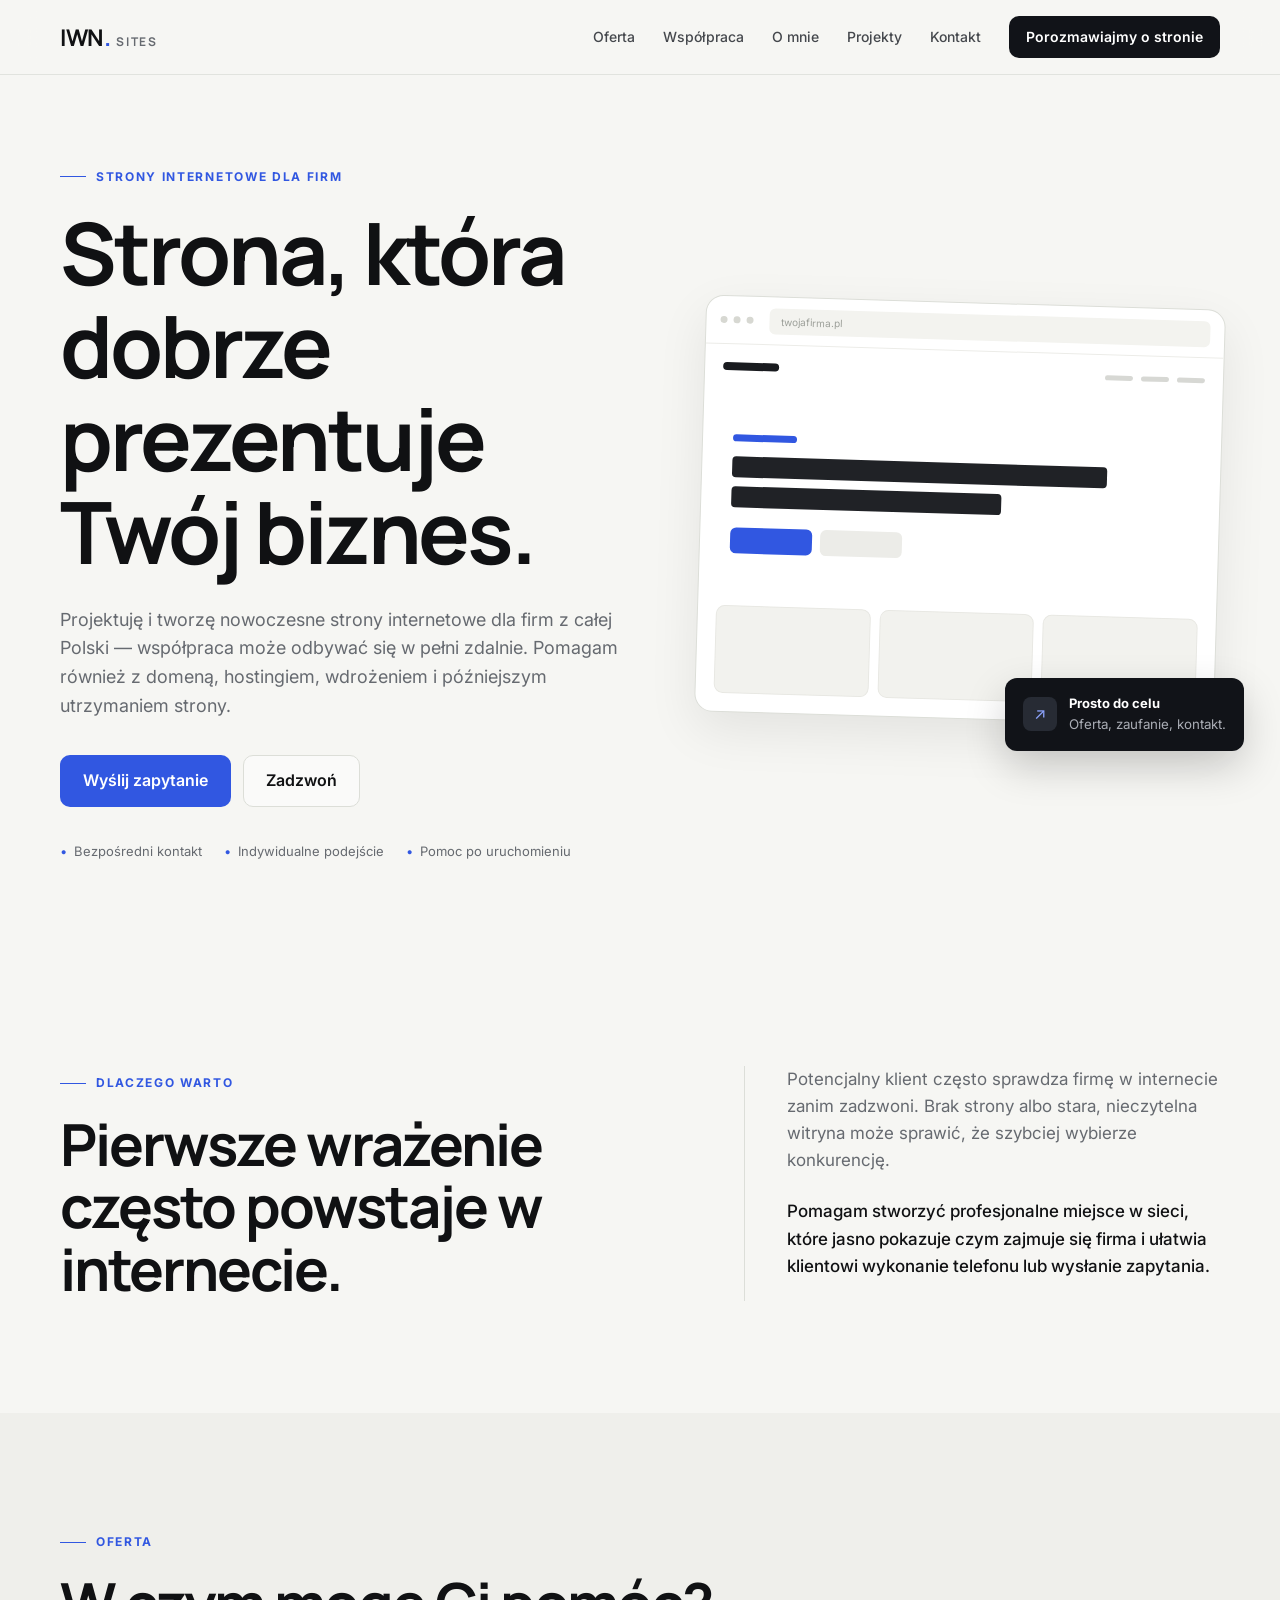
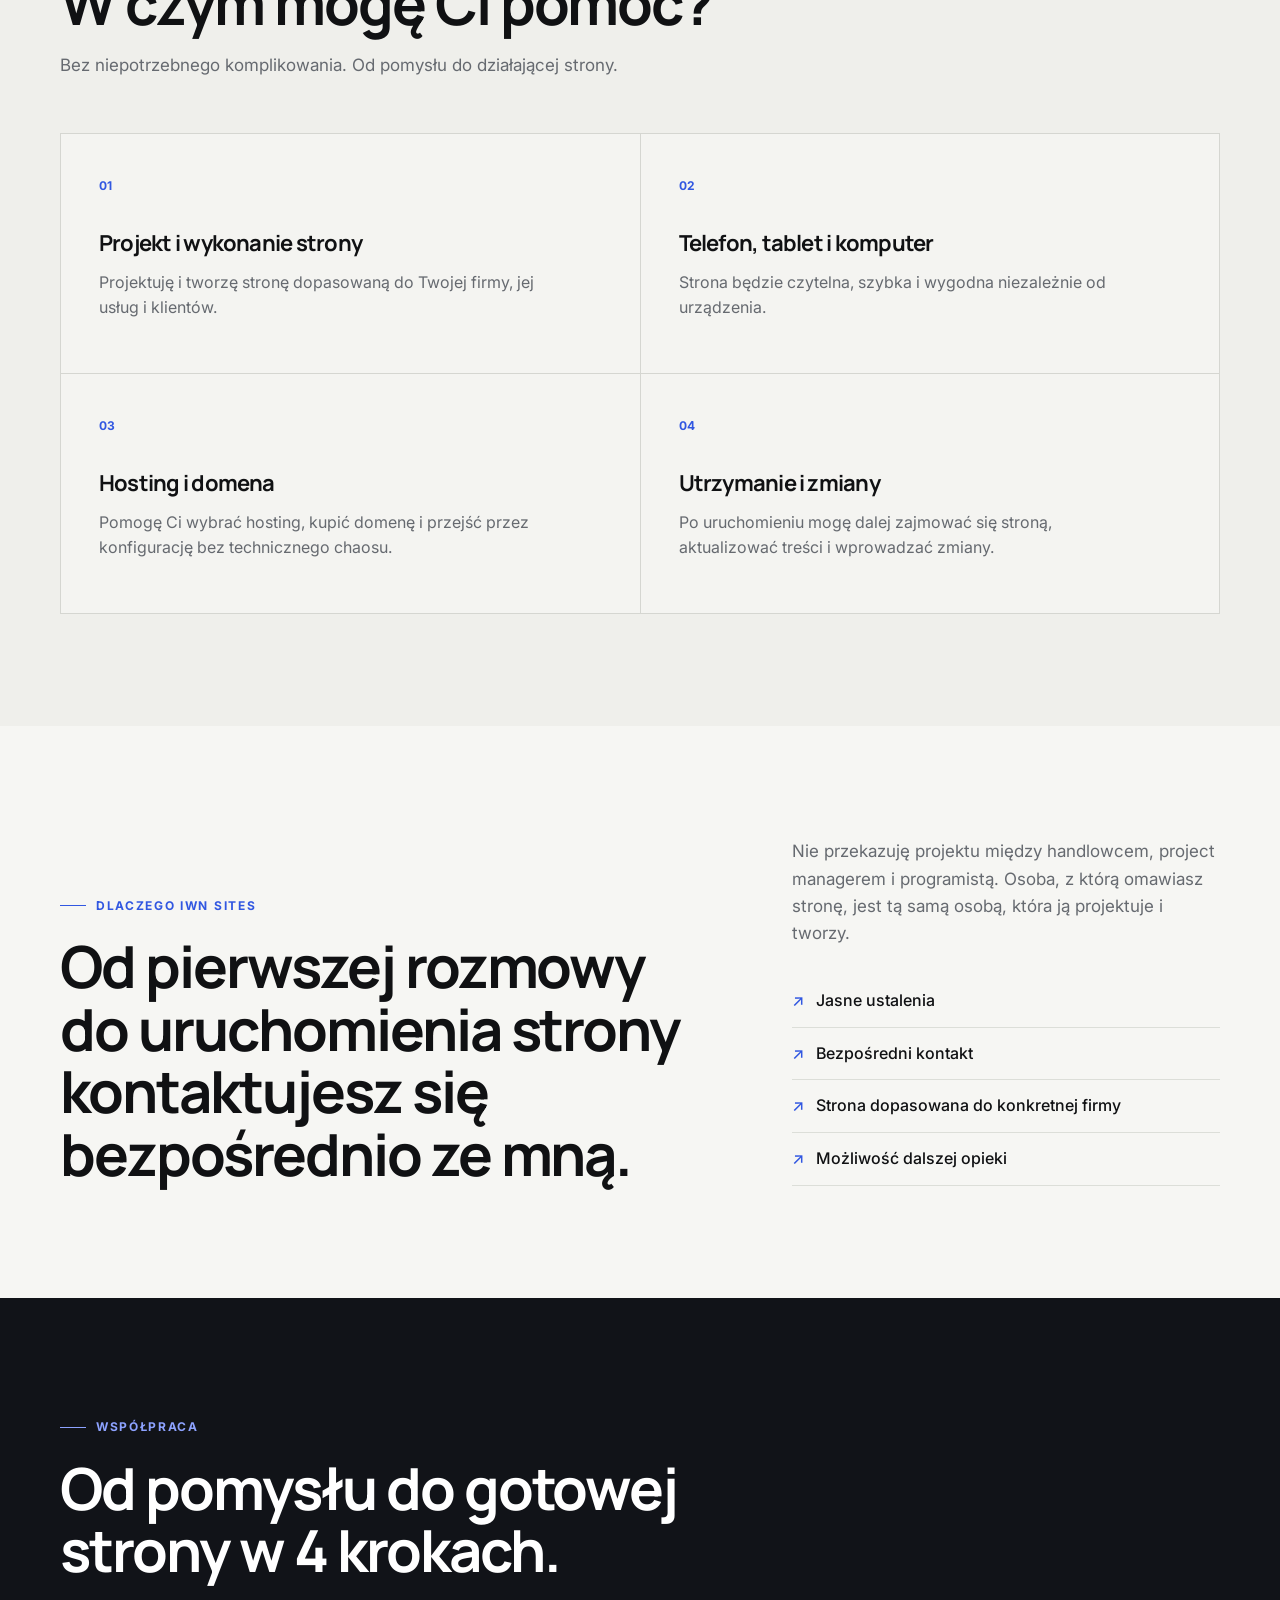
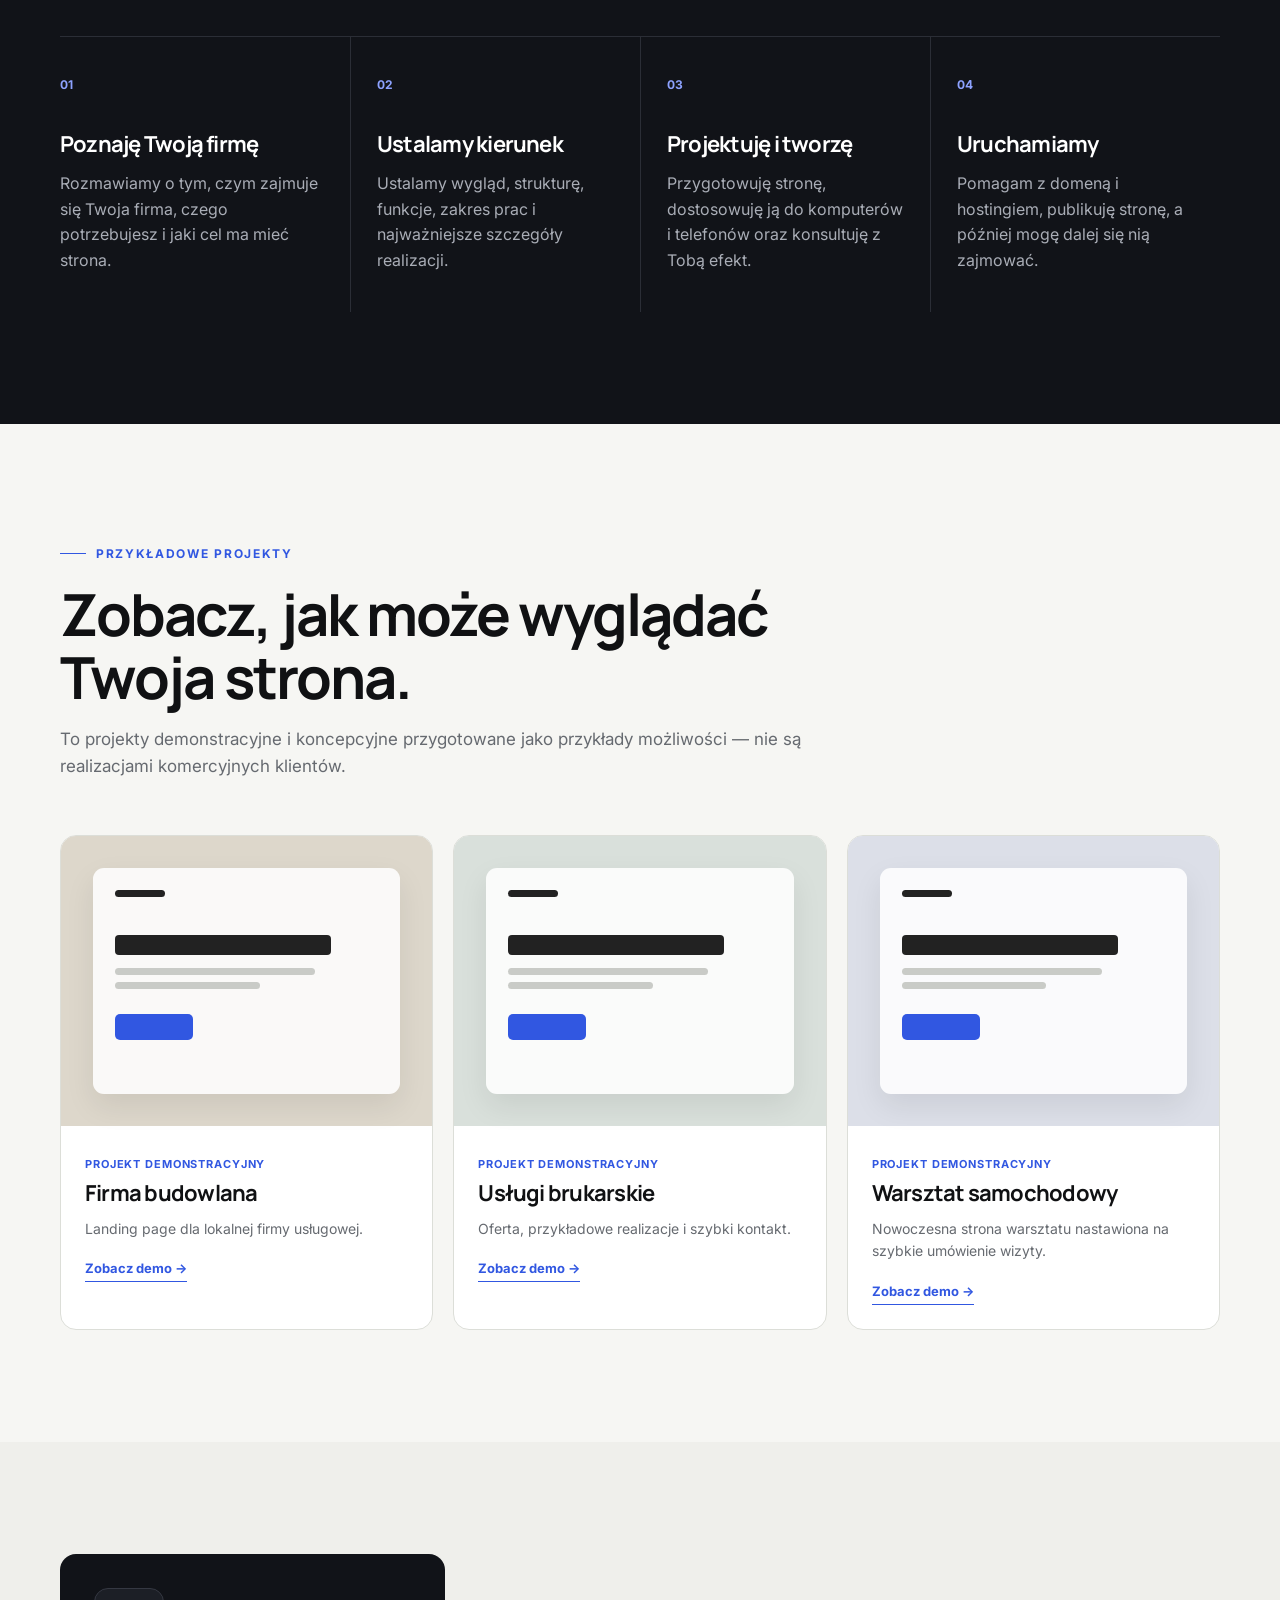
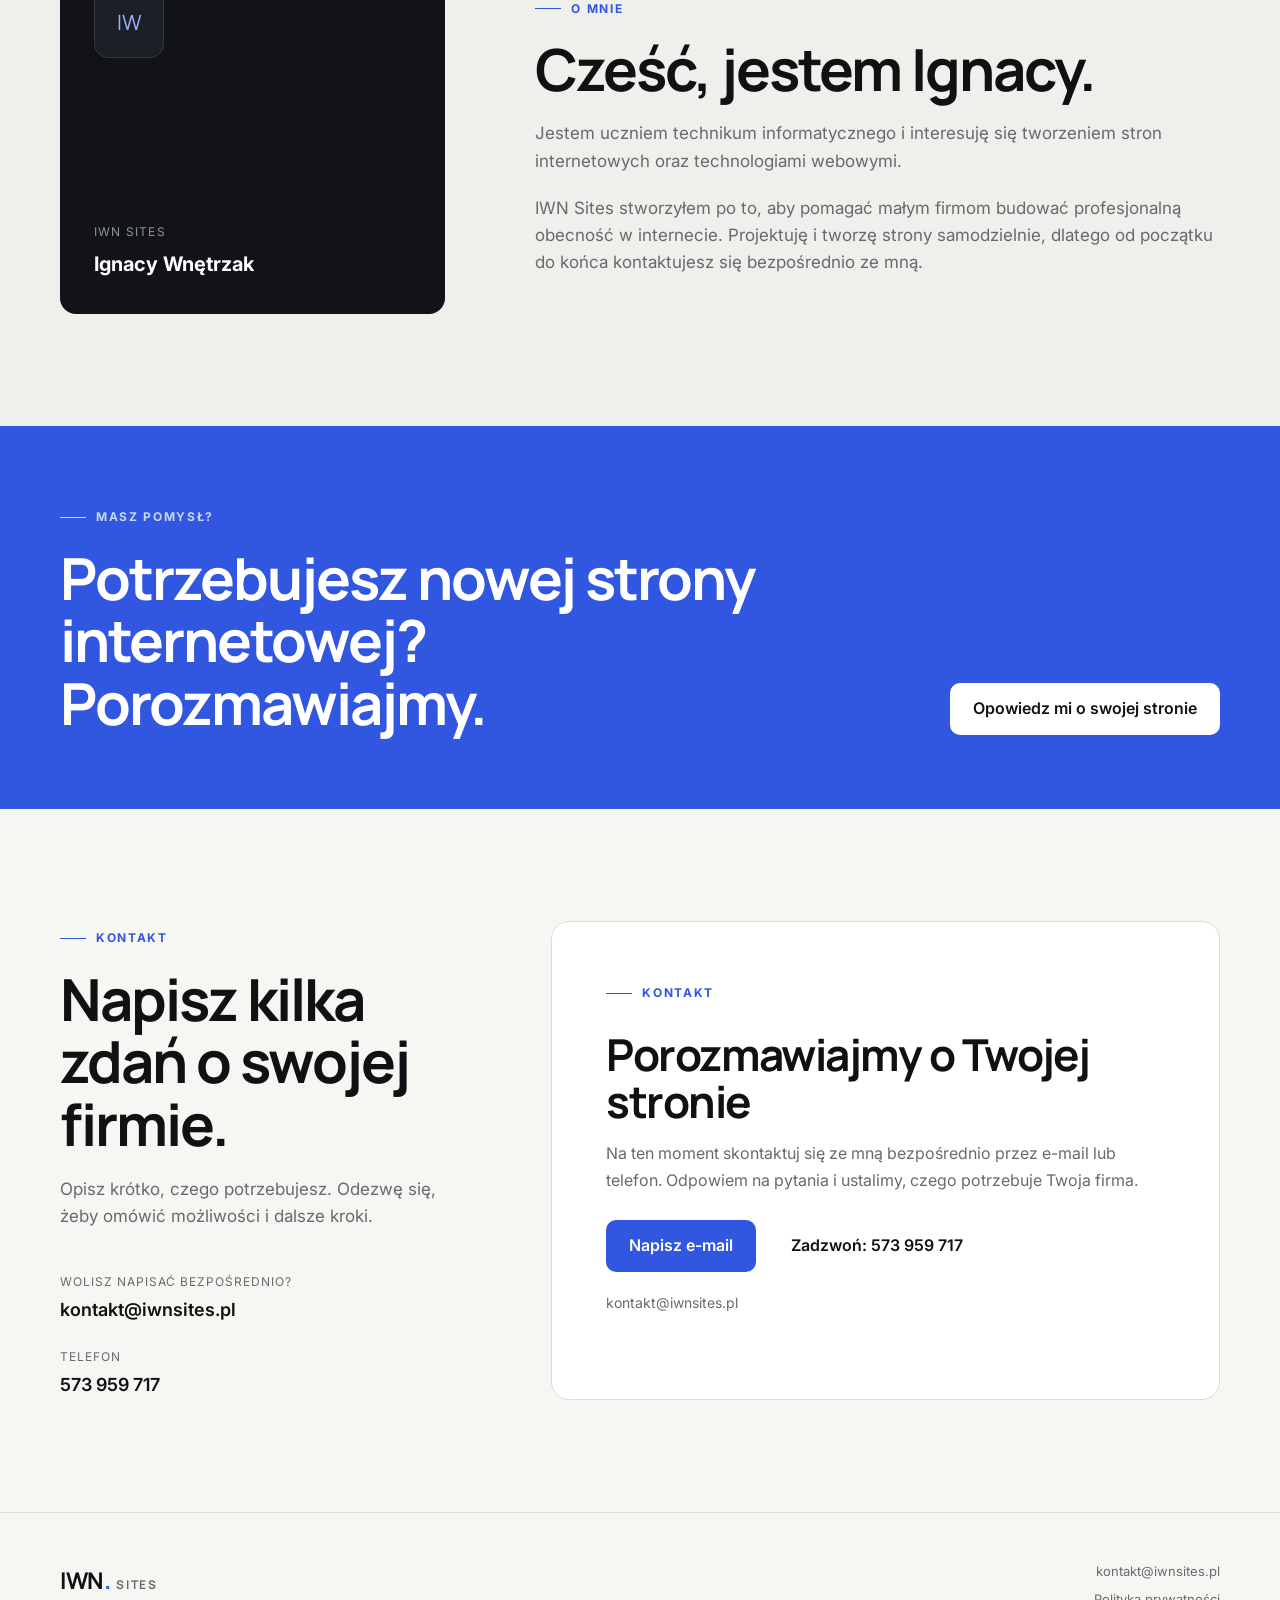
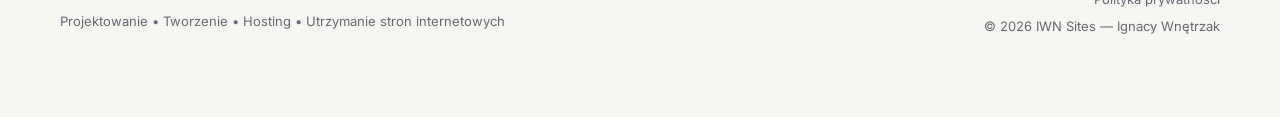
==== commit 97766dba: "Update index.html" ====
--- a/index.html
+++ b/index.html
@@ -48,7 +48,7 @@
       "@type": "Person",
       "name": "Ignacy Wnętrzak"
     },
-    "email": "mailto:Ignacy.wnetrzak007@gmail.com",
+    "email": "mailto:kontakt@iwnsites.pl",
     "telephone": "+48573959717"
   }
   </script>
@@ -357,7 +357,7 @@
 
           <div class="direct-contact">
             <span>Wolisz napisać bezpośrednio?</span>
-            <a href="mailto:Ignacy.wnetrzak007@gmail.com">Ignacy.wnetrzak007@gmail.com</a>
+            <a href="mailto:kontakt@iwnsites.pl">kontakt@iwnsites.pl</a>
           </div>
 
           <div class="direct-contact">
@@ -371,10 +371,10 @@
           <h3>Porozmawiajmy o Twojej stronie</h3>
           <p>Na ten moment skontaktuj się ze mną bezpośrednio przez e-mail lub telefon. Odpowiem na pytania i ustalimy, czego potrzebuje Twoja firma.</p>
           <div class="contact-direct-actions">
-            <a class="btn btn-primary" href="mailto:Ignacy.wnetrzak007@gmail.com">Napisz e-mail</a>
+            <a class="btn btn-primary" href="mailto:kontakt@iwnsites.pl">Napisz e-mail</a>
             <a class="btn btn-secondary" href="tel:+48573959717">Zadzwoń: 573 959 717</a>
           </div>
-          <p class="contact-direct-mail">Ignacy.wnetrzak007@gmail.com</p>
+          <p class="contact-direct-mail">kontakt@iwnsites.pl</p>
         </div>
       </div>
     </section>
@@ -390,7 +390,7 @@
       </div>
 
       <div class="footer-right">
-        <a href="mailto:Ignacy.wnetrzak007@gmail.com">Ignacy.wnetrzak007@gmail.com</a>
+        <a href="mailto:kontakt@iwnsites.pl">kontakt@iwnsites.pl</a>
         <a href="/polityka-prywatnosci.html">Polityka prywatności</a>
         <span>© <span id="year"></span> IWN Sites — Ignacy Wnętrzak</span>
       </div>
